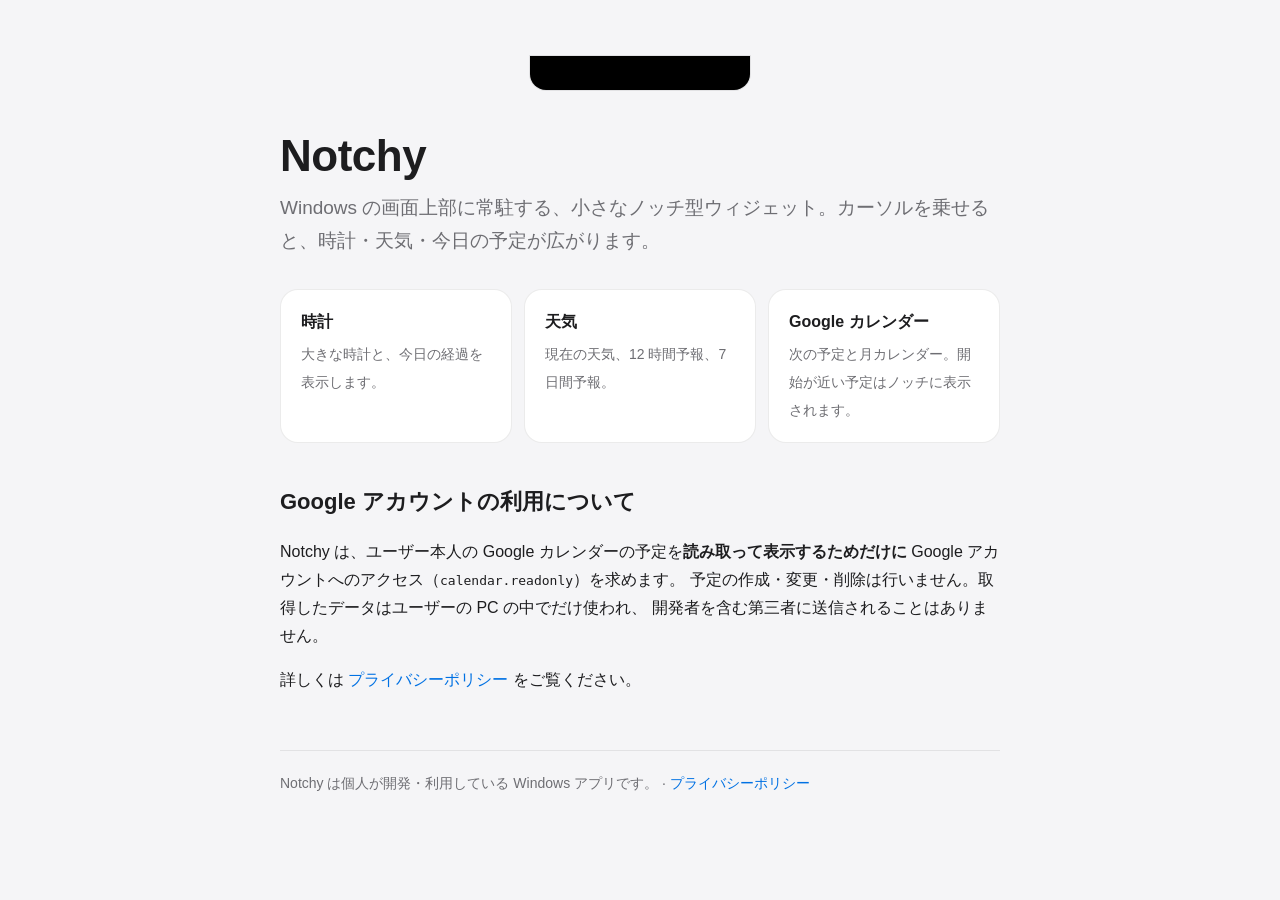
==== index.html @ 2e1518ff "Add Notchy homepage and privacy policy Co-Authored-By: Claude Opus 5.5 <noreply@anthropic.com>" ====
<!doctype html>
<html lang="ja">
<head>
  <meta charset="utf-8" />
  <meta name="viewport" content="width=device-width, initial-scale=1" />
  <title>Notchy</title>
  <meta name="description" content="Windows の画面上部に常駐する、時計・天気・Google カレンダーのノッチ型ウィジェット" />
  <link rel="stylesheet" href="style.css" />
</head>
<body>
  <main>
    <div class="notch" aria-hidden="true"></div>
    <h1>Notchy</h1>
    <p class="lead">Windows の画面上部に常駐する、小さなノッチ型ウィジェット。カーソルを乗せると、時計・天気・今日の予定が広がります。</p>

    <div class="grid">
      <div class="card"><b>時計</b><span>大きな時計と、今日の経過を表示します。</span></div>
      <div class="card"><b>天気</b><span>現在の天気、12 時間予報、7 日間予報。</span></div>
      <div class="card"><b>Google カレンダー</b><span>次の予定と月カレンダー。開始が近い予定はノッチに表示されます。</span></div>
    </div>

    <h2>Google アカウントの利用について</h2>
    <p>
      Notchy は、ユーザー本人の Google カレンダーの予定を<strong>読み取って表示するためだけに</strong>
      Google アカウントへのアクセス（<code>calendar.readonly</code>）を求めます。
      予定の作成・変更・削除は行いません。取得したデータはユーザーの PC の中でだけ使われ、
      開発者を含む第三者に送信されることはありません。
    </p>
    <p>詳しくは <a href="privacy.html">プライバシーポリシー</a> をご覧ください。</p>

    <footer>
      Notchy は個人が開発・利用している Windows アプリです。 · <a href="privacy.html">プライバシーポリシー</a>
    </footer>
  </main>
</body>
</html>
---- style.css ----
:root {
  --bg: #f5f5f7;
  --fg: #1d1d1f;
  --muted: #6e6e73;
  --card: #ffffff;
  --line: rgba(0, 0, 0, 0.08);
  --accent: #0071e3;
  font-family: -apple-system, "Segoe UI Variable Text", "Segoe UI", "Hiragino Sans", "Yu Gothic UI", "Meiryo", sans-serif;
  line-height: 1.75;
}
@media (prefers-color-scheme: dark) {
  :root {
    --bg: #000;
    --fg: #f5f5f7;
    --muted: #98989f;
    --card: #1c1c1e;
    --line: rgba(255, 255, 255, 0.1);
    --accent: #2997ff;
  }
}
* { box-sizing: border-box; }
body { margin: 0; background: var(--bg); color: var(--fg); }
main { max-width: 760px; margin: 0 auto; padding: 56px 20px 80px; }
a { color: var(--accent); text-decoration: none; }
a:hover { text-decoration: underline; }
h1 { font-size: 44px; letter-spacing: -0.5px; margin: 0 0 8px; line-height: 1.2; }
h2 { font-size: 22px; margin: 40px 0 8px; }
.lead { font-size: 19px; color: var(--muted); margin: 0 0 32px; }
.notch {
  width: 220px;
  height: 34px;
  margin: 0 auto 40px;
  background: #000;
  border-radius: 0 0 16px 16px;
  box-shadow: 0 0 0 1px var(--line);
}
.grid { display: grid; grid-template-columns: repeat(auto-fit, minmax(200px, 1fr)); gap: 12px; }
.card { background: var(--card); border-radius: 18px; padding: 18px 20px; border: 1px solid var(--line); }
.card b { display: block; margin-bottom: 4px; }
.card span { color: var(--muted); font-size: 14px; }
ul { padding-left: 1.3em; }
.muted { color: var(--muted); }
footer { margin-top: 56px; padding-top: 20px; border-top: 1px solid var(--line); color: var(--muted); font-size: 14px; }
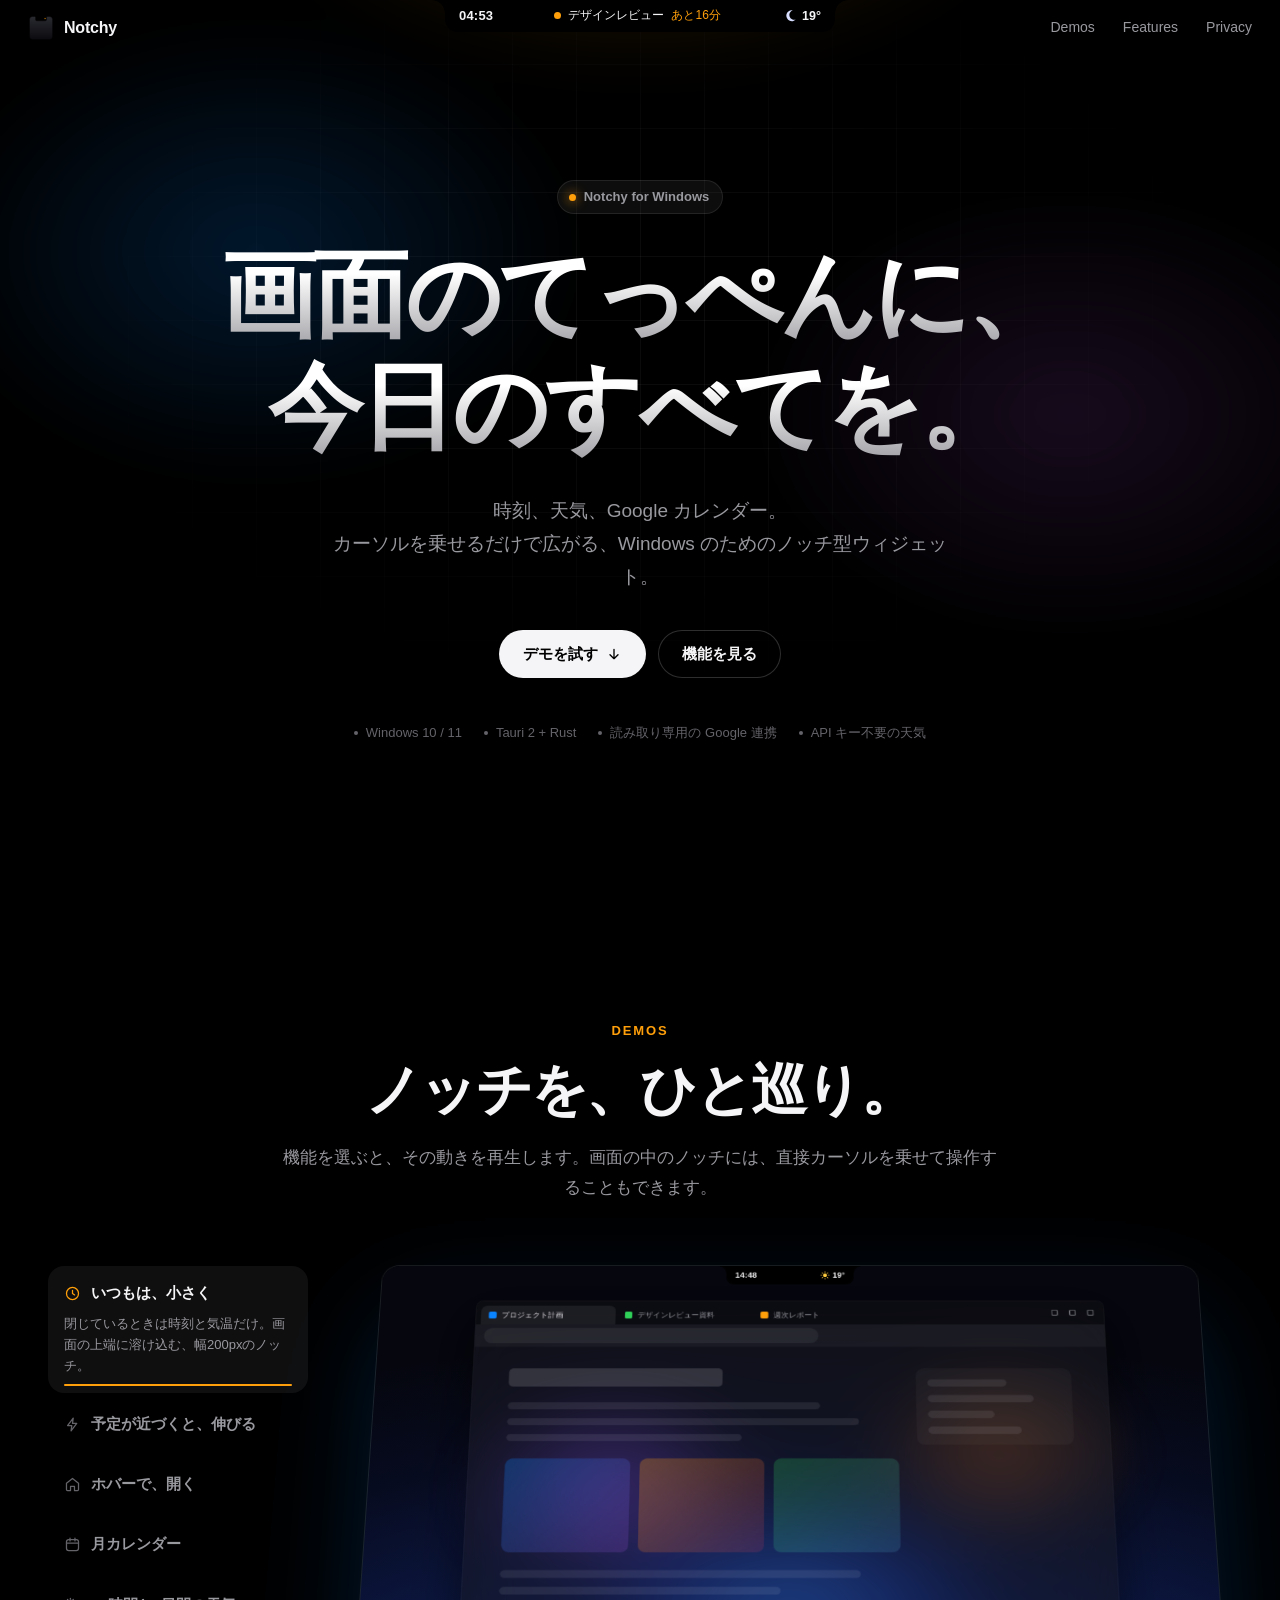
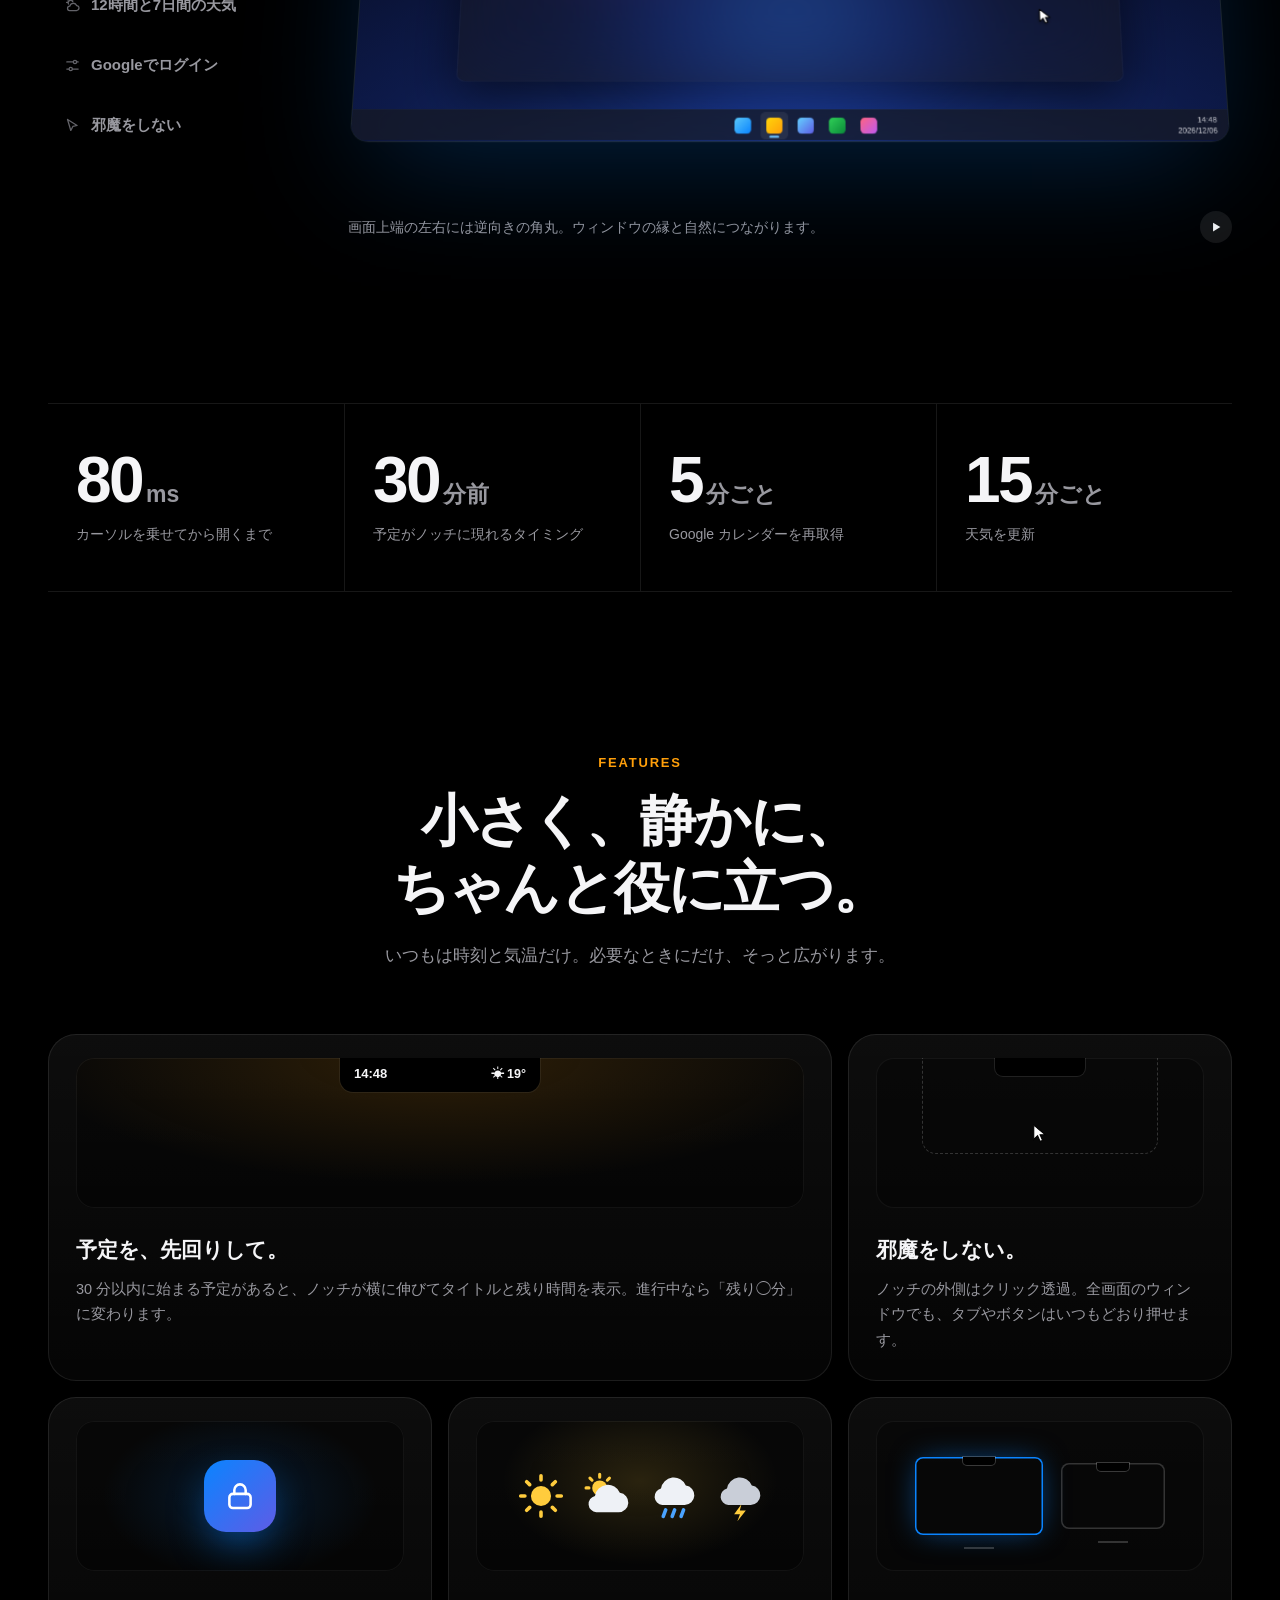
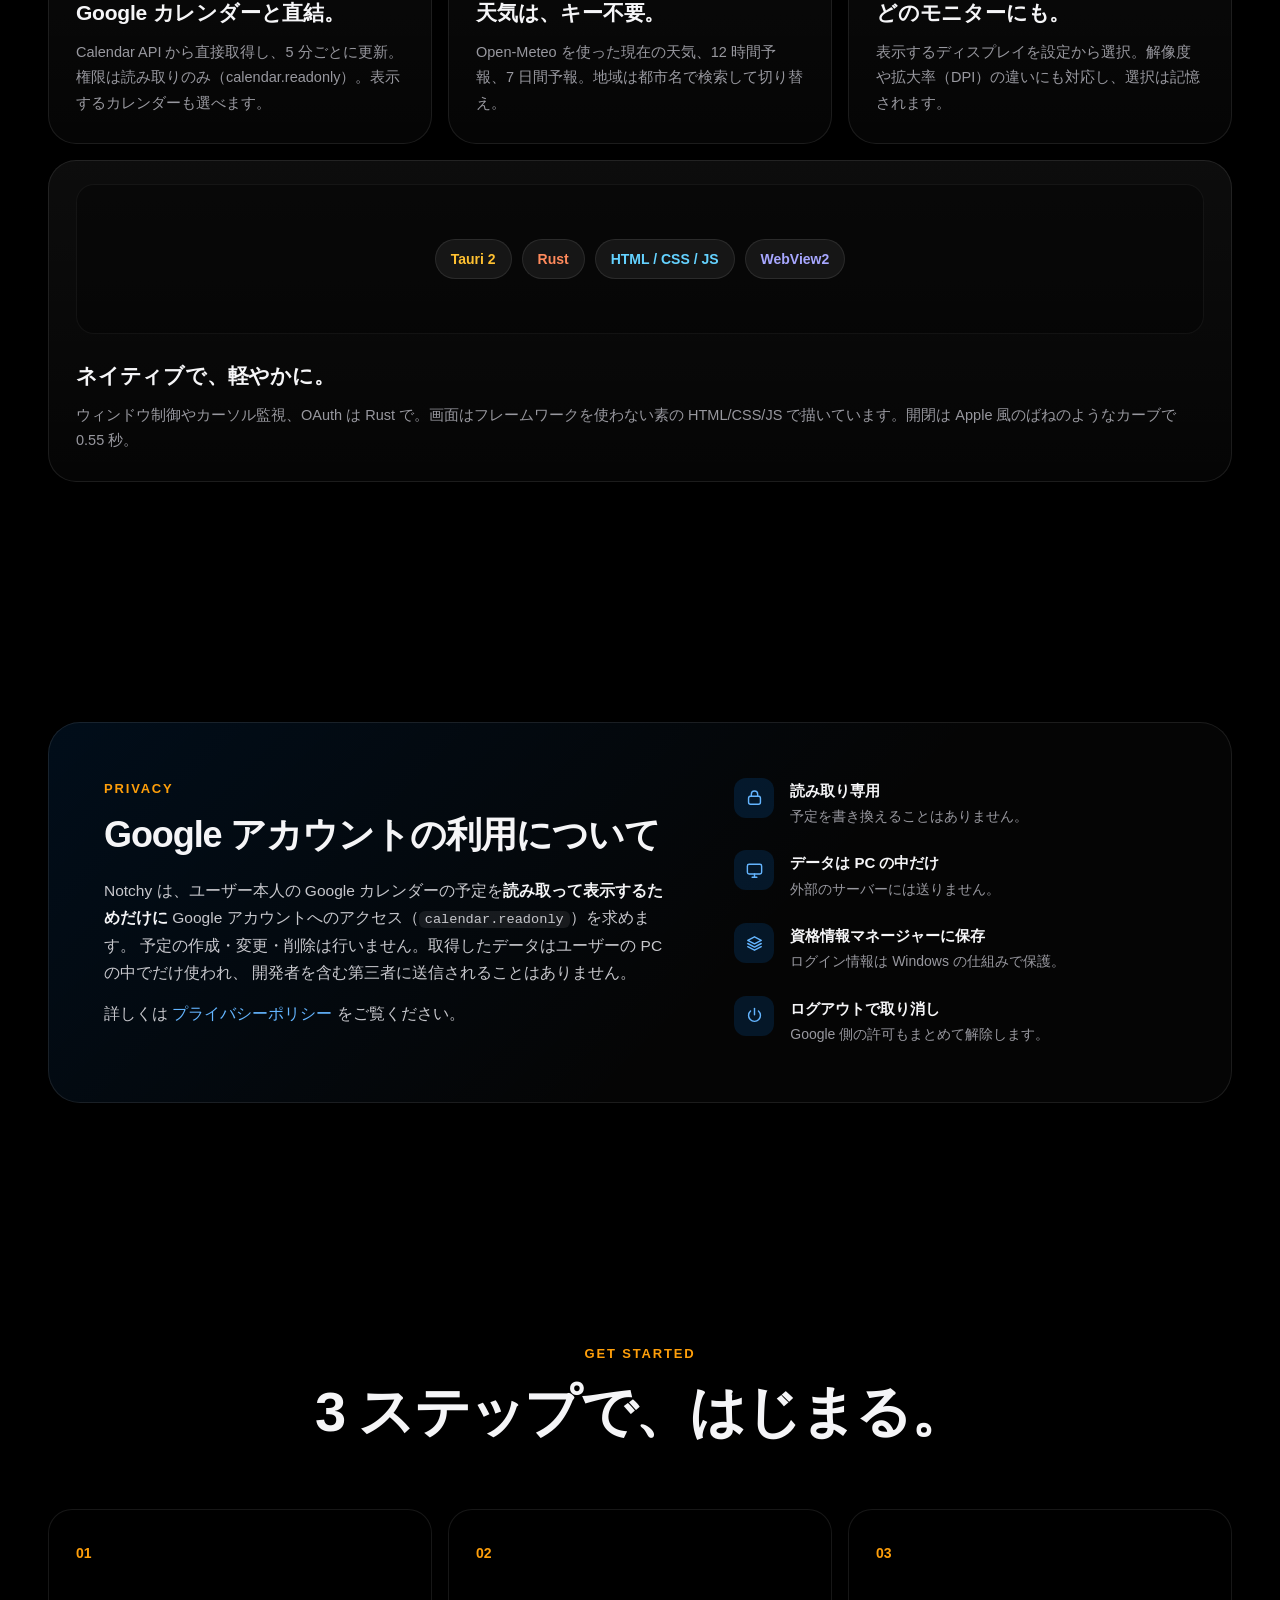
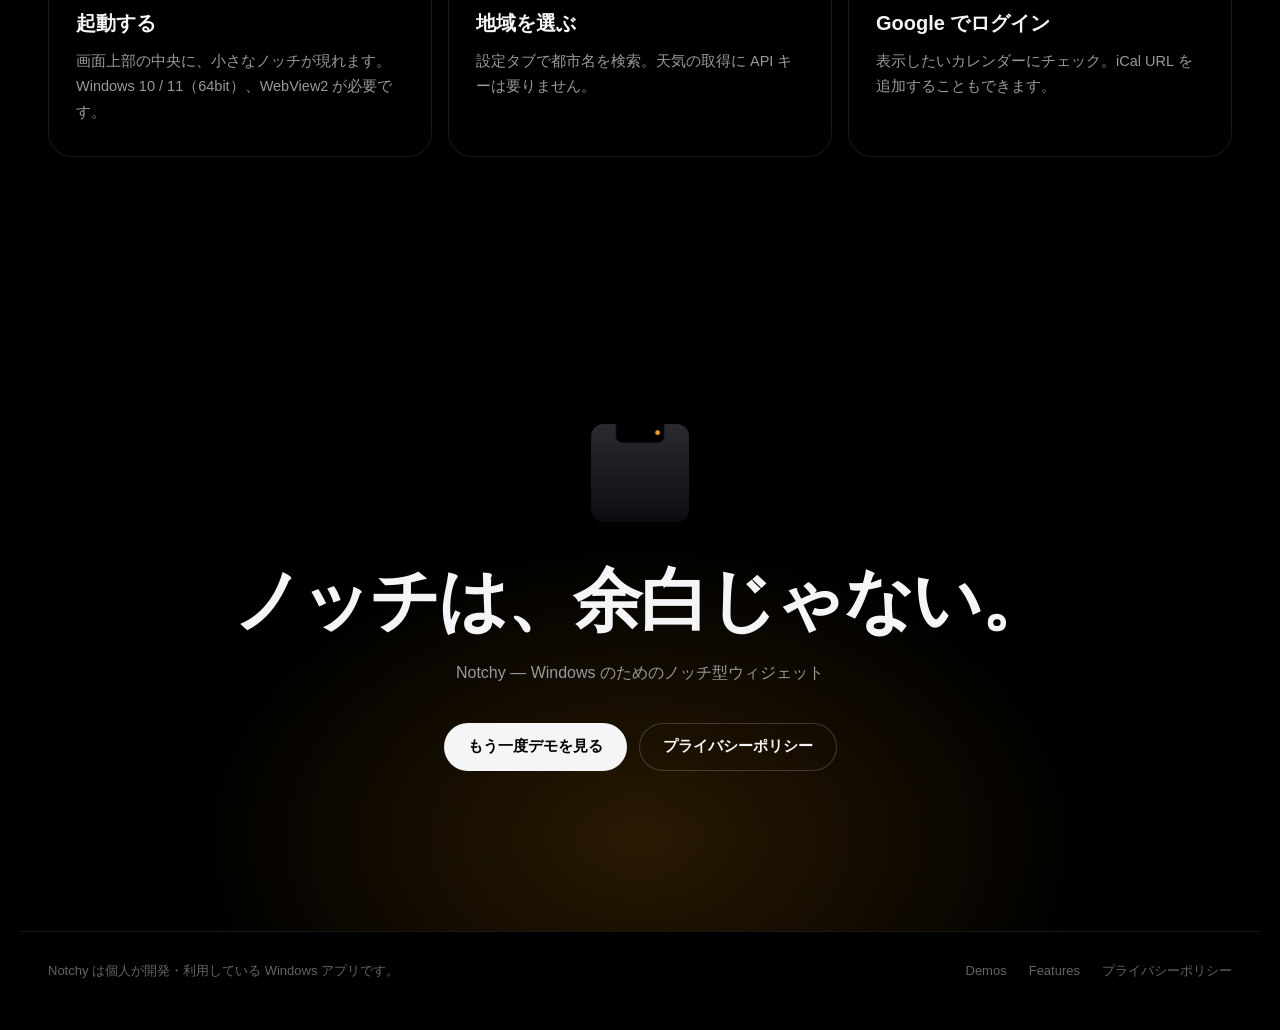
==== commit 22c389b7: "Redesign the homepage with a live notch and interactive demos Rebuild the landing page around a work" ====
--- a/index.html
+++ b/index.html
@@ -3,34 +3,258 @@
 <head>
   <meta charset="utf-8" />
   <meta name="viewport" content="width=device-width, initial-scale=1" />
-  <title>Notchy</title>
-  <meta name="description" content="Windows の画面上部に常駐する、時計・天気・Google カレンダーのノッチ型ウィジェット" />
-  <link rel="stylesheet" href="style.css" />
+  <title>Notchy — Windows のためのノッチ型ウィジェット</title>
+  <meta name="description" content="Windows の画面上部に常駐する、時計・天気・Google カレンダーのノッチ型ウィジェット。カーソルを乗せるだけで、今日のすべてが広がります。" />
+  <meta name="theme-color" content="#000000" />
+  <meta property="og:title" content="Notchy — Windows のためのノッチ型ウィジェット" />
+  <meta property="og:description" content="時計・天気・Google カレンダー。カーソルを乗せるだけで広がる、画面のてっぺんの小さな相棒。" />
+  <meta property="og:image" content="https://ncueno.github.io/notchy/assets/icon.png" />
+  <link rel="icon" href="assets/favicon.png" />
+  <link rel="stylesheet" href="assets/notch.css" />
+  <link rel="stylesheet" href="assets/site.css" />
+  <script type="module" src="assets/app.js"></script>
 </head>
 <body>
-  <main>
-    <div class="notch" aria-hidden="true"></div>
-    <h1>Notchy</h1>
-    <p class="lead">Windows の画面上部に常駐する、小さなノッチ型ウィジェット。カーソルを乗せると、時計・天気・今日の予定が広がります。</p>
-
-    <div class="grid">
-      <div class="card"><b>時計</b><span>大きな時計と、今日の経過を表示します。</span></div>
-      <div class="card"><b>天気</b><span>現在の天気、12 時間予報、7 日間予報。</span></div>
-      <div class="card"><b>Google カレンダー</b><span>次の予定と月カレンダー。開始が近い予定はノッチに表示されます。</span></div>
-    </div>
-
-    <h2>Google アカウントの利用について</h2>
-    <p>
-      Notchy は、ユーザー本人の Google カレンダーの予定を<strong>読み取って表示するためだけに</strong>
-      Google アカウントへのアクセス（<code>calendar.readonly</code>）を求めます。
-      予定の作成・変更・削除は行いません。取得したデータはユーザーの PC の中でだけ使われ、
-      開発者を含む第三者に送信されることはありません。
-    </p>
-    <p>詳しくは <a href="privacy.html">プライバシーポリシー</a> をご覧ください。</p>
-
-    <footer>
-      Notchy は個人が開発・利用している Windows アプリです。 · <a href="privacy.html">プライバシーポリシー</a>
-    </footer>
+  <!-- A live Notchy that hangs from the top of the browser window. -->
+  <div class="top-notch" id="topNotch" aria-hidden="true"></div>
+
+  <header class="nav" id="nav">
+    <a class="brand" href="#top" aria-label="Notchy">
+      <img src="assets/icon.png" alt="" width="26" height="26" />
+      <span>Notchy</span>
+    </a>
+    <nav class="nav-links">
+      <a href="#demos">Demos</a>
+      <a href="#features">Features</a>
+      <a href="#privacy">Privacy</a>
+    </nav>
+  </header>
+
+  <main id="top">
+    <!-- ================= Hero ================= -->
+    <section class="hero">
+      <div class="hero-glow" aria-hidden="true"></div>
+      <div class="hero-grid" aria-hidden="true"></div>
+      <div class="hero-inner">
+        <p class="eyebrow reveal"><span class="dot"></span>Notchy for Windows</p>
+        <h1 class="hero-title">
+          <span class="line"><span>画面のてっぺんに、</span></span>
+          <span class="line"><span>今日のすべてを。</span></span>
+        </h1>
+        <p class="hero-lead reveal" style="--d: .35s">
+          時刻、天気、Google カレンダー。<br class="sp-hide" />
+          カーソルを乗せるだけで広がる、Windows のためのノッチ型ウィジェット。
+        </p>
+        <div class="hero-cta reveal" style="--d: .5s">
+          <a class="btn-primary" href="#demos">
+            デモを試す
+            <svg viewBox="0 0 24 24" width="16" height="16" fill="none" stroke="currentColor" stroke-width="2" stroke-linecap="round" stroke-linejoin="round"><path d="M12 5v14M6 13l6 6 6-6"/></svg>
+          </a>
+          <a class="btn-ghost" href="#features">機能を見る</a>
+        </div>
+        <ul class="badges reveal" style="--d: .65s">
+          <li>Windows 10 / 11</li>
+          <li>Tauri 2 + Rust</li>
+          <li>読み取り専用の Google 連携</li>
+          <li>API キー不要の天気</li>
+        </ul>
+      </div>
+      <p class="hover-hint" id="hoverHint" aria-hidden="true">
+        <svg viewBox="0 0 24 24" width="14" height="14" fill="none" stroke="currentColor" stroke-width="2" stroke-linecap="round" stroke-linejoin="round"><path d="M12 19V5M6 11l6-6 6 6"/></svg>
+        上のノッチにカーソルを乗せてみてください
+      </p>
+    </section>
+
+    <!-- ================= Demos ================= -->
+    <section class="section demos" id="demos">
+      <div class="section-head reveal">
+        <p class="kicker">Demos</p>
+        <h2>ノッチを、ひと巡り。</h2>
+        <p class="sub">機能を選ぶと、その動きを再生します。画面の中のノッチには、直接カーソルを乗せて操作することもできます。</p>
+      </div>
+
+      <div class="demo-layout">
+        <ol class="scene-list" id="sceneList" role="tablist" aria-label="デモ"></ol>
+
+        <div class="demo-main">
+          <div class="stage-wrap" id="stageWrap">
+            <div class="stage" id="stage">
+              <div class="screen" id="screen">
+                <div class="wallpaper" aria-hidden="true">
+                  <div class="bloom b1"></div><div class="bloom b2"></div><div class="bloom b3"></div>
+                </div>
+
+                <div class="win" id="win" aria-hidden="true">
+                  <div class="win-tabs">
+                    <span class="win-tab on" data-wtab="0"><i style="background:#0a84ff"></i>プロジェクト計画</span>
+                    <span class="win-tab" data-wtab="1"><i style="background:#30d158"></i>デザインレビュー資料</span>
+                    <span class="win-tab" data-wtab="2"><i style="background:#ff9f0a"></i>週次レポート</span>
+                    <span class="win-ctrl"><b></b><b></b><b></b></span>
+                  </div>
+                  <div class="win-url"><span></span></div>
+                  <div class="win-body">
+                    <div class="doc">
+                      <div class="sk h1"></div>
+                      <div class="sk w80"></div><div class="sk w90"></div><div class="sk w60"></div>
+                      <div class="doc-cards"><div></div><div></div><div></div></div>
+                      <div class="sk w90"></div><div class="sk w70"></div>
+                    </div>
+                    <aside class="doc-side"><div class="sk w60"></div><div class="sk w80"></div><div class="sk w50"></div><div class="sk w70"></div></aside>
+                  </div>
+                  <div class="ripple" id="ripple"></div>
+                </div>
+
+                <div class="taskbar" aria-hidden="true">
+                  <div class="tb-apps">
+                    <span class="tb-start"><i></i><i></i><i></i><i></i></span>
+                    <span class="tb-ico" style="--c1:#5ac8fa;--c2:#0a84ff"></span>
+                    <span class="tb-ico on" style="--c1:#ffd60a;--c2:#ff9f0a"></span>
+                    <span class="tb-ico" style="--c1:#64d2ff;--c2:#5e5ce6"></span>
+                    <span class="tb-ico" style="--c1:#30d158;--c2:#0b8a3a"></span>
+                    <span class="tb-ico" style="--c1:#ff6482;--c2:#bf5af2"></span>
+                  </div>
+                  <div class="tb-tray num"><span id="tbTime">14:48</span><span id="tbDate">2026/10/26</span></div>
+                </div>
+
+                <div class="notch-host" id="demoNotch"></div>
+
+                <svg class="fake-cursor" id="cursor" viewBox="0 0 24 24" width="26" height="26" aria-hidden="true">
+                  <path d="M4.5 2.5v17.2l4.6-4.4 3 6.8 3-1.3-3-6.7h6.4z" fill="#fff" stroke="#000" stroke-width="1.3" stroke-linejoin="round"/>
+                </svg>
+              </div>
+            </div>
+          </div>
+
+          <div class="demo-caption">
+            <p id="caption" aria-live="polite"></p>
+            <button class="play" id="playBtn" aria-label="一時停止">
+              <svg class="i-pause" viewBox="0 0 24 24" width="14" height="14"><path d="M7 5h3.5v14H7zM13.5 5H17v14h-3.5z" fill="currentColor"/></svg>
+              <svg class="i-play" viewBox="0 0 24 24" width="14" height="14"><path d="M7 4.5v15l12.5-7.5z" fill="currentColor"/></svg>
+            </button>
+          </div>
+        </div>
+      </div>
+    </section>
+
+    <!-- ================= Numbers ================= -->
+    <section class="section numbers">
+      <div class="num-grid">
+        <div class="stat reveal"><b><span data-count="80">0</span><small>ms</small></b><span>カーソルを乗せてから開くまで</span></div>
+        <div class="stat reveal" style="--d:.08s"><b><span data-count="30">0</span><small>分前</small></b><span>予定がノッチに現れるタイミング</span></div>
+        <div class="stat reveal" style="--d:.16s"><b><span data-count="5">0</span><small>分ごと</small></b><span>Google カレンダーを再取得</span></div>
+        <div class="stat reveal" style="--d:.24s"><b><span data-count="15">0</span><small>分ごと</small></b><span>天気を更新</span></div>
+      </div>
+    </section>
+
+    <!-- ================= Features ================= -->
+    <section class="section" id="features">
+      <div class="section-head reveal">
+        <p class="kicker">Features</p>
+        <h2>小さく、静かに、<br />ちゃんと役に立つ。</h2>
+        <p class="sub">いつもは時刻と気温だけ。必要なときにだけ、そっと広がります。</p>
+      </div>
+
+      <div class="bento">
+        <article class="f-card span-2 reveal">
+          <div class="f-visual v-live">
+            <div class="pill-demo"><span class="num">14:48</span><span class="pd-mid"><i></i>デザインレビュー<em class="num">あと12分</em></span><span class="num pd-wx">☀ 19°</span></div>
+          </div>
+          <h3>予定を、先回りして。</h3>
+          <p>30 分以内に始まる予定があると、ノッチが横に伸びてタイトルと残り時間を表示。進行中なら「残り◯分」に変わります。</p>
+        </article>
+
+        <article class="f-card reveal" style="--d:.08s">
+          <div class="f-visual v-through">
+            <div class="vt-notch"></div>
+            <div class="vt-zone"></div>
+            <svg class="vt-cursor" viewBox="0 0 24 24" width="20" height="20"><path d="M4.5 2.5v17.2l4.6-4.4 3 6.8 3-1.3-3-6.7h6.4z" fill="#fff" stroke="#000" stroke-width="1.3"/></svg>
+          </div>
+          <h3>邪魔をしない。</h3>
+          <p>ノッチの外側はクリック透過。全画面のウィンドウでも、タブやボタンはいつもどおり押せます。</p>
+        </article>
+
+        <article class="f-card reveal">
+          <div class="f-visual v-icon"><span class="big-ico" data-icon="lock"></span></div>
+          <h3>Google カレンダーと直結。</h3>
+          <p>Calendar API から直接取得し、5 分ごとに更新。権限は読み取りのみ（calendar.readonly）。表示するカレンダーも選べます。</p>
+        </article>
+
+        <article class="f-card reveal" style="--d:.08s">
+          <div class="f-visual v-wx"><span class="wx-row" id="wxRow"></span></div>
+          <h3>天気は、キー不要。</h3>
+          <p>Open-Meteo を使った現在の天気、12 時間予報、7 日間予報。地域は都市名で検索して切り替え。</p>
+        </article>
+
+        <article class="f-card reveal" style="--d:.16s">
+          <div class="f-visual v-mon">
+            <div class="mon on"><i></i></div><div class="mon"><i></i></div>
+          </div>
+          <h3>どのモニターにも。</h3>
+          <p>表示するディスプレイを設定から選択。解像度や拡大率（DPI）の違いにも対応し、選択は記憶されます。</p>
+        </article>
+
+        <article class="f-card span-3 reveal">
+          <div class="f-visual v-stack">
+            <span>Tauri 2</span><span>Rust</span><span>HTML / CSS / JS</span><span>WebView2</span>
+          </div>
+          <h3>ネイティブで、軽やかに。</h3>
+          <p>ウィンドウ制御やカーソル監視、OAuth は Rust で。画面はフレームワークを使わない素の HTML/CSS/JS で描いています。開閉は Apple 風のばねのようなカーブで 0.55 秒。</p>
+        </article>
+      </div>
+    </section>
+
+    <!-- ================= Privacy ================= -->
+    <section class="section privacy" id="privacy">
+      <div class="privacy-card reveal">
+        <div class="privacy-text">
+          <p class="kicker">Privacy</p>
+          <h2>Google アカウントの利用について</h2>
+          <p>
+            Notchy は、ユーザー本人の Google カレンダーの予定を<strong>読み取って表示するためだけに</strong>
+            Google アカウントへのアクセス（<code>calendar.readonly</code>）を求めます。
+            予定の作成・変更・削除は行いません。取得したデータはユーザーの PC の中でだけ使われ、
+            開発者を含む第三者に送信されることはありません。
+          </p>
+          <p>詳しくは <a href="privacy.html">プライバシーポリシー</a> をご覧ください。</p>
+        </div>
+        <ul class="privacy-list">
+          <li><span data-icon="lock"></span><div><b>読み取り専用</b>予定を書き換えることはありません。</div></li>
+          <li><span data-icon="monitor"></span><div><b>データは PC の中だけ</b>外部のサーバーには送りません。</div></li>
+          <li><span data-icon="layers"></span><div><b>資格情報マネージャーに保存</b>ログイン情報は Windows の仕組みで保護。</div></li>
+          <li><span data-icon="power"></span><div><b>ログアウトで取り消し</b>Google 側の許可もまとめて解除します。</div></li>
+        </ul>
+      </div>
+    </section>
+
+    <!-- ================= Get started ================= -->
+    <section class="section start" id="start">
+      <div class="section-head reveal">
+        <p class="kicker">Get started</p>
+        <h2>3 ステップで、はじまる。</h2>
+      </div>
+      <ol class="steps">
+        <li class="reveal"><span class="step-n num">01</span><h3>起動する</h3><p>画面上部の中央に、小さなノッチが現れます。Windows 10 / 11（64bit）、WebView2 が必要です。</p></li>
+        <li class="reveal" style="--d:.08s"><span class="step-n num">02</span><h3>地域を選ぶ</h3><p>設定タブで都市名を検索。天気の取得に API キーは要りません。</p></li>
+        <li class="reveal" style="--d:.16s"><span class="step-n num">03</span><h3>Google でログイン</h3><p>表示したいカレンダーにチェック。iCal URL を追加することもできます。</p></li>
+      </ol>
+    </section>
+
+    <!-- ================= Final ================= -->
+    <section class="final">
+      <div class="final-glow" aria-hidden="true"></div>
+      <img class="final-icon reveal" src="assets/icon.png" alt="Notchy のアイコン" width="112" height="112" />
+      <h2 class="reveal" style="--d:.08s">ノッチは、余白じゃない。</h2>
+      <p class="reveal" style="--d:.16s">Notchy — Windows のためのノッチ型ウィジェット</p>
+      <div class="hero-cta reveal" style="--d:.24s">
+        <a class="btn-primary" href="#demos">もう一度デモを見る</a>
+        <a class="btn-ghost" href="privacy.html">プライバシーポリシー</a>
+      </div>
+    </section>
   </main>
+
+  <footer class="footer">
+    <span>Notchy は個人が開発・利用している Windows アプリです。</span>
+    <nav><a href="#demos">Demos</a><a href="#features">Features</a><a href="privacy.html">プライバシーポリシー</a></nav>
+  </footer>
 </body>
 </html>
--- a/assets/notch.css
+++ b/assets/notch.css
@@ -0,0 +1,306 @@
+/* The Notchy widget, ported from the app's styles.css and scoped under .nz
+   so the landing page can render it live (vector-sharp at any resolution). */
+
+.nz {
+  --fg: #f5f5f7;
+  --muted: #98989f;
+  --dim: #636369;
+  --card: rgba(255, 255, 255, 0.055);
+  --card-hover: rgba(255, 255, 255, 0.09);
+  --line: rgba(255, 255, 255, 0.08);
+  --blue: #0a84ff;
+  --orange: #ff9f0a;
+  --red: #ff453a;
+  --ease: cubic-bezier(0.32, 0.72, 0, 1);
+  --ear: 13px;
+  --w: 200px;
+  --h: 32px;
+  --r: 13px;
+  position: absolute;
+  top: 0;
+  left: 50%;
+  width: var(--w);
+  height: var(--h);
+  transform: translateX(-50%);
+  background: #000;
+  border-radius: 0 0 var(--r) var(--r);
+  font-family: "Segoe UI Variable Text", "Segoe UI", -apple-system, "Hiragino Sans", "Yu Gothic UI", "Meiryo UI", sans-serif;
+  color: var(--fg);
+  font-size: 13px;
+  line-height: normal;
+  text-align: left;
+  -webkit-font-smoothing: antialiased;
+  user-select: none;
+  cursor: default;
+  transition:
+    width 0.55s var(--ease),
+    height 0.55s var(--ease),
+    border-radius 0.55s var(--ease),
+    box-shadow 0.45s var(--ease);
+}
+.nz *, .nz *::before, .nz *::after { box-sizing: border-box; }
+.nz button { font: inherit; color: inherit; background: none; border: 0; padding: 0; cursor: pointer; }
+.nz input { font: inherit; color: var(--fg); }
+.nz .num { font-variant-numeric: tabular-nums; }
+.nz svg { display: block; flex: none; }
+
+.nz.live { --w: 390px; }
+.nz.expanded {
+  --w: 720px;
+  --h: 304px;
+  --r: 30px;
+  box-shadow: 0 22px 48px rgba(0, 0, 0, 0.5), 0 0 0 0.5px rgba(255, 255, 255, 0.06);
+}
+
+.nz::before,
+.nz::after {
+  content: "";
+  position: absolute;
+  top: 0;
+  width: var(--ear);
+  height: var(--ear);
+  pointer-events: none;
+}
+.nz::before {
+  left: calc(-1 * var(--ear));
+  background: radial-gradient(circle at 0 100%, transparent calc(var(--ear) - 0.5px), #000 var(--ear));
+}
+.nz::after {
+  right: calc(-1 * var(--ear));
+  background: radial-gradient(circle at 100% 100%, transparent calc(var(--ear) - 0.5px), #000 var(--ear));
+}
+
+/* ---------- Compact ---------- */
+.nz .compact {
+  position: absolute;
+  inset: 0;
+  display: flex;
+  align-items: center;
+  gap: 10px;
+  padding: 0 14px 1px;
+  font-weight: 600;
+  white-space: nowrap;
+  transition: opacity 0.25s ease, filter 0.25s ease;
+}
+.nz.expanded .compact { opacity: 0; filter: blur(4px); pointer-events: none; }
+.nz .c-time { font-size: 13px; letter-spacing: 0.2px; }
+.nz .c-live {
+  flex: 1;
+  min-width: 0;
+  display: flex;
+  align-items: center;
+  justify-content: center;
+  gap: 7px;
+  font-size: 12px;
+  font-weight: 500;
+  opacity: 0;
+  transition: opacity 0.3s ease 0.15s;
+}
+.nz.live .c-live { opacity: 1; }
+.nz .c-live .dot { width: 7px; height: 7px; border-radius: 50%; flex: none; }
+.nz .c-live .title { overflow: hidden; text-overflow: ellipsis; }
+.nz .c-live .rel { color: var(--orange); flex: none; }
+.nz .c-weather { margin-left: auto; display: flex; align-items: center; gap: 4px; font-size: 12.5px; }
+
+/* ---------- Panel ---------- */
+.nz .panel {
+  position: absolute;
+  inset: 0;
+  padding: 12px 22px 20px;
+  display: flex;
+  flex-direction: column;
+  opacity: 0;
+  transform: scale(0.97) translateY(-6px);
+  filter: blur(6px);
+  pointer-events: none;
+  transition: opacity 0.2s ease, transform 0.35s var(--ease), filter 0.2s ease;
+}
+.nz.expanded .panel {
+  opacity: 1;
+  transform: none;
+  filter: none;
+  pointer-events: auto;
+  transition: opacity 0.35s ease 0.12s, transform 0.5s var(--ease) 0.08s, filter 0.35s ease 0.12s;
+}
+.nz .bar { display: flex; align-items: center; height: 34px; margin-bottom: 10px; flex: none; }
+.nz .tabs { display: flex; gap: 4px; }
+.nz .tab {
+  width: 32px;
+  height: 30px;
+  display: grid;
+  place-items: center;
+  border-radius: 9px;
+  color: var(--muted);
+  transition: background 0.2s, color 0.2s;
+}
+.nz .tab:hover { color: var(--fg); background: var(--card); }
+.nz .tab.active { color: var(--fg); background: rgba(255, 255, 255, 0.13); }
+.nz .bar-date { margin-left: auto; color: var(--muted); font-size: 12px; font-weight: 500; }
+
+.nz .view { display: none; flex: 1; min-height: 0; animation: nzViewIn 0.35s var(--ease); }
+.nz .view.active { display: grid; }
+@keyframes nzViewIn { from { opacity: 0; transform: translateY(4px); } to { opacity: 1; transform: none; } }
+
+.nz .card {
+  background: var(--card);
+  border-radius: 18px;
+  padding: 13px 15px;
+  min-width: 0;
+  min-height: 0;
+  display: flex;
+  flex-direction: column;
+}
+.nz .label {
+  display: flex;
+  align-items: center;
+  gap: 5px;
+  color: var(--muted);
+  font-size: 10.5px;
+  font-weight: 700;
+  letter-spacing: 0.8px;
+  text-transform: uppercase;
+  margin-bottom: 8px;
+  flex: none;
+}
+.nz .label .grow { flex: 1; }
+.nz .muted { color: var(--muted); }
+.nz .icon-btn {
+  width: 24px;
+  height: 24px;
+  display: grid;
+  place-items: center;
+  border-radius: 7px;
+  color: var(--muted);
+  font-size: 10px;
+}
+.nz .icon-btn:hover { background: var(--card-hover); color: var(--fg); }
+.nz .scroll { overflow-y: auto; min-height: 0; scrollbar-width: none; }
+.nz .card.scroll > * { flex: none; }
+
+/* Home */
+.nz .home { grid-template-columns: 1.05fr 0.95fr 1.25fr; gap: 10px; }
+.nz .clock-time { font-size: 50px; font-weight: 600; letter-spacing: -1.5px; line-height: 1; margin-top: 2px; }
+.nz .clock-time .sec { font-size: 20px; color: var(--dim); letter-spacing: 0; margin-left: 3px; }
+.nz .clock-date { color: var(--muted); margin-top: 8px; font-weight: 500; }
+.nz .progress-row { margin-top: auto; display: flex; justify-content: space-between; font-size: 11px; color: var(--muted); margin-bottom: 6px; }
+.nz .progress-row b { color: var(--fg); font-weight: 600; }
+.nz .bar-track { height: 5px; border-radius: 3px; background: rgba(255, 255, 255, 0.1); overflow: hidden; }
+.nz .bar-fill { height: 100%; border-radius: 3px; background: linear-gradient(90deg, #0a84ff, #5ac8fa); transition: width 0.6s var(--ease); }
+.nz .wx-now { display: flex; align-items: center; gap: 10px; }
+.nz .wx-temp { font-size: 40px; font-weight: 600; letter-spacing: -1px; line-height: 1; }
+.nz .wx-cond { margin-top: 8px; font-weight: 500; }
+.nz .wx-hl { color: var(--muted); font-size: 12px; margin-top: 3px; }
+.nz .wx-mini { margin-top: auto; display: flex; justify-content: space-between; font-size: 11px; color: var(--muted); text-align: center; }
+.nz .wx-mini div { display: flex; flex-direction: column; align-items: center; gap: 2px; }
+.nz .wx-mini b { color: var(--fg); font-weight: 600; }
+
+.nz .events { display: flex; flex-direction: column; gap: 4px; }
+.nz .event { display: flex; gap: 10px; padding: 6px 8px; margin: 0 -8px; border-radius: 10px; }
+.nz .event:hover { background: var(--card); }
+.nz .event .stripe { width: 3.5px; border-radius: 2px; flex: none; }
+.nz .event .body { min-width: 0; flex: 1; }
+.nz .event .title { font-weight: 600; white-space: nowrap; overflow: hidden; text-overflow: ellipsis; }
+.nz .event .meta { color: var(--muted); font-size: 11.5px; margin-top: 1px; white-space: nowrap; overflow: hidden; text-overflow: ellipsis; }
+.nz .event .meta .soon { color: var(--orange); font-weight: 600; }
+.nz .event .meta .now { color: #30d158; font-weight: 600; }
+.nz .event.past { opacity: 0.45; }
+.nz .empty { color: var(--dim); font-size: 12px; margin: auto; text-align: center; line-height: 1.6; }
+
+/* Calendar */
+.nz .cal { grid-template-columns: 252px 1fr; gap: 10px; }
+.nz .month-head { display: flex; align-items: center; gap: 2px; margin-bottom: 6px; }
+.nz .month-head .title { font-weight: 700; font-size: 14px; flex: 1; }
+.nz .month-head .title span { color: var(--orange); }
+.nz .grid7 { display: grid; grid-template-columns: repeat(7, 1fr); row-gap: 1px; text-align: center; }
+.nz .grid7 .wd { font-size: 10px; font-weight: 700; color: var(--dim); padding-bottom: 3px; }
+.nz .grid7 .wd.sun { color: #a8504a; }
+.nz .grid7 .wd.sat { color: #4a76a8; }
+.nz .day { position: relative; height: 24px; display: grid; place-items: center; font-size: 12px; font-weight: 500; border-radius: 8px; }
+.nz .day:hover { background: var(--card-hover); }
+.nz .day.other { color: var(--dim); opacity: 0.6; }
+.nz .day .n { width: 22px; height: 22px; display: grid; place-items: center; border-radius: 50%; transition: box-shadow 0.2s; }
+.nz .day.today .n { background: var(--orange); color: #000; font-weight: 700; }
+.nz .day.selected .n { box-shadow: 0 0 0 1.5px var(--fg); }
+.nz .day .dots { position: absolute; bottom: 0; display: flex; gap: 2px; }
+.nz .day .dots i { width: 3px; height: 3px; border-radius: 50%; }
+.nz .agenda-head { display: flex; align-items: baseline; gap: 8px; margin-bottom: 6px; }
+.nz .agenda-head .title { font-weight: 700; font-size: 14px; }
+
+/* Weather */
+.nz .wx { grid-template-columns: 1fr 236px; gap: 10px; }
+.nz .wx-big { display: flex; align-items: center; gap: 14px; }
+.nz .wx-big .wx-temp { font-size: 46px; }
+.nz .wx-stats { display: flex; gap: 14px; margin-left: auto; color: var(--muted); font-size: 12px; }
+.nz .wx-stats span { display: flex; align-items: center; gap: 4px; }
+.nz .wx-stats b { color: var(--fg); font-weight: 600; }
+.nz .hourly { margin-top: auto; display: grid; grid-template-columns: repeat(12, 1fr); text-align: center; font-size: 11px; gap: 2px; }
+.nz .hourly div { display: flex; flex-direction: column; align-items: center; gap: 3px; }
+.nz .hourly .h { color: var(--muted); }
+.nz .hourly .t { font-weight: 600; }
+.nz .hourly .p { color: #64b5ff; font-size: 10px; min-height: 13px; }
+.nz .daily { display: flex; flex-direction: column; justify-content: space-between; flex: 1; }
+.nz .daily .row { display: grid; grid-template-columns: 30px 22px 30px 1fr 30px; align-items: center; gap: 6px; font-size: 12px; }
+.nz .daily .d { font-weight: 600; }
+.nz .daily .lo { color: var(--muted); text-align: right; }
+.nz .daily .hi { text-align: right; font-weight: 600; }
+.nz .range { height: 4px; border-radius: 2px; background: rgba(255, 255, 255, 0.1); position: relative; }
+.nz .range i { position: absolute; top: 0; bottom: 0; border-radius: 2px; background: linear-gradient(90deg, #5ac8fa, #ffcc3d, #ff9f0a); }
+
+/* Settings */
+.nz .settings { grid-template-columns: 1fr 1.35fr; gap: 10px; }
+.nz .field { display: flex; gap: 6px; }
+.nz .input {
+  flex: 1;
+  min-width: 0;
+  height: 30px;
+  padding: 0 10px;
+  border-radius: 9px;
+  border: 1px solid var(--line);
+  background: rgba(255, 255, 255, 0.06);
+  outline: none;
+  font-size: 12px;
+  display: flex;
+  align-items: center;
+  color: var(--dim);
+}
+.nz .btn { height: 30px; padding: 0 12px; border-radius: 9px; background: rgba(255, 255, 255, 0.12); font-size: 12px; font-weight: 600; white-space: nowrap; display: inline-flex; align-items: center; gap: 5px; }
+.nz .btn:hover { background: rgba(255, 255, 255, 0.18); }
+.nz .btn.danger { color: var(--red); }
+.nz .current-city { font-size: 15px; font-weight: 600; margin-bottom: 8px; }
+.nz .current-city small { color: var(--muted); font-weight: 400; font-size: 11.5px; margin-left: 4px; }
+.nz .chips { display: flex; flex-wrap: wrap; gap: 6px; }
+.nz .chip {
+  display: flex;
+  flex-direction: column;
+  align-items: flex-start;
+  gap: 1px;
+  padding: 7px 11px;
+  border-radius: 11px;
+  background: rgba(255, 255, 255, 0.06);
+  font-size: 12px;
+  text-align: left;
+  transition: background 0.2s, box-shadow 0.2s;
+}
+.nz .chip:hover { background: var(--card-hover); }
+.nz .chip.on { background: rgba(10, 132, 255, 0.22); box-shadow: inset 0 0 0 1.5px var(--blue); }
+.nz .chip small { color: var(--muted); font-size: 11px; }
+.nz .chip .tag { color: var(--orange); font-size: 10.5px; font-weight: 700; }
+.nz .cal-list { display: flex; flex-direction: column; gap: 2px; margin-bottom: 8px; }
+.nz .cal-row { display: flex; align-items: center; gap: 8px; padding: 4px 6px; border-radius: 8px; font-size: 12px; cursor: pointer; }
+.nz .cal-row:hover { background: var(--card); }
+.nz .cal-row .swatch { width: 10px; height: 10px; border-radius: 50%; flex: none; }
+.nz .check {
+  width: 14px;
+  height: 14px;
+  border-radius: 4px;
+  flex: none;
+  display: grid;
+  place-items: center;
+  box-shadow: inset 0 0 0 1.5px var(--dim);
+  transition: background 0.15s, box-shadow 0.15s;
+}
+.nz .check.on { box-shadow: none; }
+.nz .check.on::after { content: ""; width: 7px; height: 4px; border: 1.8px solid #fff; border-top: 0; border-right: 0; transform: translateY(-1px) rotate(-45deg); }
+.nz .hint { color: var(--dim); font-size: 11px; line-height: 1.55; margin-top: 6px; }
+.nz .hint b { color: var(--muted); font-weight: 600; }
+.nz .settings-foot { margin-top: auto; display: flex; justify-content: space-between; align-items: center; padding-top: 8px; color: var(--dim); font-size: 11px; }
--- a/assets/site.css
+++ b/assets/site.css
@@ -0,0 +1,638 @@
+:root {
+  --bg: #000;
+  --bg-2: #0a0a0c;
+  --fg: #f5f5f7;
+  --muted: #98989f;
+  --dim: #636369;
+  --line: rgba(255, 255, 255, 0.09);
+  --card: rgba(255, 255, 255, 0.04);
+  --blue: #0a84ff;
+  --orange: #ff9f0a;
+  --green: #30d158;
+  --ease: cubic-bezier(0.32, 0.72, 0, 1);
+  --out: cubic-bezier(0.16, 1, 0.3, 1);
+  --font: "Segoe UI Variable Display", "Segoe UI Variable Text", "Segoe UI", -apple-system, BlinkMacSystemFont, "Hiragino Sans", "Yu Gothic UI", "Meiryo", sans-serif;
+  color-scheme: dark;
+}
+
+* { box-sizing: border-box; }
+html { scroll-behavior: smooth; scroll-padding-top: 72px; }
+body {
+  margin: 0;
+  background: var(--bg);
+  color: var(--fg);
+  font-family: var(--font);
+  font-size: 16px;
+  line-height: 1.75;
+  -webkit-font-smoothing: antialiased;
+  overflow-x: hidden;
+}
+a { color: inherit; text-decoration: none; }
+img { display: block; }
+.num { font-variant-numeric: tabular-nums; }
+code {
+  font-family: "Cascadia Code", ui-monospace, Consolas, monospace;
+  font-size: 0.88em;
+  padding: 0.1em 0.45em;
+  border-radius: 6px;
+  background: rgba(255, 255, 255, 0.08);
+}
+
+/* ---------- Top notch & nav ---------- */
+.top-notch {
+  position: fixed;
+  inset: 0 0 auto;
+  height: 0;
+  z-index: 60;
+  pointer-events: none;
+}
+.top-notch .nz { pointer-events: auto; }
+
+.nav {
+  position: fixed;
+  inset: 0 0 auto;
+  z-index: 50;
+  height: 56px;
+  display: flex;
+  align-items: center;
+  justify-content: space-between;
+  padding: 0 28px;
+  transition: background 0.4s ease, border-color 0.4s ease, backdrop-filter 0.4s;
+  border-bottom: 1px solid transparent;
+}
+.nav.scrolled {
+  background: rgba(0, 0, 0, 0.6);
+  backdrop-filter: saturate(180%) blur(20px);
+  -webkit-backdrop-filter: saturate(180%) blur(20px);
+  border-color: var(--line);
+}
+.brand { display: flex; align-items: center; gap: 10px; font-weight: 700; letter-spacing: -0.2px; }
+.brand img { border-radius: 7px; }
+.nav-links { display: flex; gap: 28px; font-size: 14px; color: var(--muted); }
+.nav-links a { transition: color 0.2s; }
+.nav-links a:hover { color: var(--fg); }
+
+/* ---------- Buttons ---------- */
+.btn-primary,
+.btn-ghost {
+  display: inline-flex;
+  align-items: center;
+  gap: 8px;
+  height: 48px;
+  padding: 0 24px;
+  border-radius: 999px;
+  font-size: 15px;
+  font-weight: 600;
+  transition: transform 0.3s var(--out), background 0.2s, box-shadow 0.3s;
+}
+.btn-primary {
+  background: var(--fg);
+  color: #000;
+  box-shadow: 0 0 0 0 rgba(255, 159, 10, 0);
+}
+.btn-primary:hover { transform: translateY(-2px); box-shadow: 0 10px 40px -8px rgba(255, 159, 10, 0.55); }
+.btn-ghost { color: var(--fg); box-shadow: inset 0 0 0 1px rgba(255, 255, 255, 0.18); }
+.btn-ghost:hover { background: rgba(255, 255, 255, 0.07); transform: translateY(-2px); }
+
+/* ---------- Hero ---------- */
+.hero {
+  position: relative;
+  min-height: 100svh;
+  display: grid;
+  place-items: center;
+  padding: 120px 24px 96px;
+  overflow: hidden;
+  isolation: isolate;
+}
+.hero-glow {
+  position: absolute;
+  inset: -20% -10% auto;
+  height: 120%;
+  z-index: -1;
+  background:
+    radial-gradient(40% 35% at 50% 0%, rgba(255, 159, 10, 0.22), transparent 70%),
+    radial-gradient(30% 30% at 25% 40%, rgba(10, 132, 255, 0.18), transparent 70%),
+    radial-gradient(30% 30% at 78% 55%, rgba(191, 90, 242, 0.12), transparent 70%);
+  filter: blur(20px);
+  animation: drift 18s ease-in-out infinite alternate;
+}
+@keyframes drift {
+  from { transform: translate3d(0, 0, 0) scale(1); }
+  to { transform: translate3d(0, 3%, 0) scale(1.08); }
+}
+.hero-grid {
+  position: absolute;
+  inset: 0;
+  z-index: -1;
+  background-image:
+    linear-gradient(rgba(255, 255, 255, 0.045) 1px, transparent 1px),
+    linear-gradient(90deg, rgba(255, 255, 255, 0.045) 1px, transparent 1px);
+  background-size: 64px 64px;
+  mask-image: radial-gradient(60% 55% at 50% 35%, #000 20%, transparent 75%);
+  -webkit-mask-image: radial-gradient(60% 55% at 50% 35%, #000 20%, transparent 75%);
+}
+.hero-inner { max-width: 980px; text-align: center; }
+.eyebrow {
+  display: inline-flex;
+  align-items: center;
+  gap: 8px;
+  margin: 0 0 28px;
+  padding: 6px 14px 6px 12px;
+  border-radius: 999px;
+  font-size: 13px;
+  font-weight: 600;
+  color: var(--muted);
+  background: rgba(255, 255, 255, 0.05);
+  box-shadow: inset 0 0 0 1px var(--line);
+}
+.eyebrow .dot { width: 7px; height: 7px; border-radius: 50%; background: var(--orange); box-shadow: 0 0 12px var(--orange); animation: pulse 2.4s ease-in-out infinite; }
+@keyframes pulse { 50% { opacity: 0.35; } }
+
+.hero-title {
+  margin: 0;
+  font-size: clamp(40px, 7.4vw, 96px);
+  line-height: 1.12;
+  letter-spacing: -0.035em;
+  font-weight: 700;
+}
+.hero-title .line { display: block; overflow: hidden; padding-bottom: 0.06em; }
+.hero-title .line > span {
+  display: inline-block;
+  transform: translateY(105%);
+  animation: rise 1.1s var(--out) forwards;
+  background: linear-gradient(180deg, #fff 30%, #a1a1a6);
+  -webkit-background-clip: text;
+  background-clip: text;
+  color: transparent;
+}
+.hero-title .line:nth-child(2) > span { animation-delay: 0.12s; }
+@keyframes rise { to { transform: none; } }
+
+.hero-lead {
+  margin: 28px auto 0;
+  max-width: 640px;
+  font-size: clamp(16px, 1.6vw, 19px);
+  color: var(--muted);
+}
+.hero-cta { margin-top: 36px; display: flex; gap: 12px; justify-content: center; flex-wrap: wrap; }
+.badges {
+  list-style: none;
+  padding: 0;
+  margin: 44px 0 0;
+  display: flex;
+  flex-wrap: wrap;
+  justify-content: center;
+  gap: 8px 22px;
+  font-size: 13px;
+  color: var(--dim);
+}
+.badges li { display: flex; align-items: center; gap: 8px; }
+.badges li::before { content: ""; width: 4px; height: 4px; border-radius: 50%; background: var(--dim); }
+
+.hover-hint {
+  position: fixed;
+  top: 46px;
+  left: 50%;
+  z-index: 55;
+  margin: 0;
+  display: flex;
+  align-items: center;
+  gap: 6px;
+  padding: 6px 12px;
+  border-radius: 999px;
+  font-size: 12px;
+  font-weight: 600;
+  color: var(--fg);
+  background: rgba(30, 30, 32, 0.75);
+  backdrop-filter: blur(12px);
+  -webkit-backdrop-filter: blur(12px);
+  box-shadow: inset 0 0 0 1px var(--line);
+  transform: translateX(-50%);
+  opacity: 0;
+  pointer-events: none;
+  animation: hintIn 0.8s var(--out) 1.6s forwards, bob 2.2s ease-in-out 2.4s infinite;
+  transition: opacity 0.4s;
+}
+.hover-hint.gone { animation: none; opacity: 0; transform: translateX(-50%) translateY(-6px); transition: opacity 0.35s, transform 0.35s; }
+@keyframes hintIn { from { opacity: 0; margin-top: 8px; } to { opacity: 1; margin-top: 0; } }
+@keyframes bob { 50% { margin-top: 4px; } }
+
+/* ---------- Sections ---------- */
+.section { position: relative; max-width: 1240px; margin: 0 auto; padding: 120px 28px; }
+.section-head { text-align: center; max-width: 720px; margin: 0 auto 64px; }
+.kicker {
+  margin: 0 0 14px;
+  font-size: 13px;
+  font-weight: 700;
+  letter-spacing: 0.14em;
+  text-transform: uppercase;
+  color: var(--orange);
+}
+.section-head h2,
+.privacy h2 {
+  margin: 0;
+  font-size: clamp(32px, 4.6vw, 56px);
+  line-height: 1.18;
+  letter-spacing: -0.03em;
+  font-weight: 700;
+}
+.section-head .sub { margin: 20px auto 0; color: var(--muted); font-size: 17px; }
+
+/* Reveal on scroll */
+.reveal {
+  opacity: 0;
+  transform: translateY(28px);
+  filter: blur(6px);
+  transition: opacity 1s var(--out) var(--d, 0s), transform 1s var(--out) var(--d, 0s), filter 1s var(--out) var(--d, 0s);
+}
+.reveal.in { opacity: 1; transform: none; filter: none; }
+.hero .reveal { animation: none; }
+
+/* ---------- Demos ---------- */
+.demo-layout {
+  display: grid;
+  grid-template-columns: 260px 1fr;
+  gap: 40px;
+  align-items: start;
+}
+.scene-list { list-style: none; margin: 0; padding: 0; display: flex; flex-direction: column; gap: 4px; position: sticky; top: 96px; }
+.scene {
+  position: relative;
+  width: 100%;
+  text-align: left;
+  padding: 14px 16px 16px;
+  border: 0;
+  border-radius: 16px;
+  background: transparent;
+  color: var(--muted);
+  font: inherit;
+  cursor: pointer;
+  transition: background 0.3s, color 0.3s;
+  overflow: hidden;
+}
+.scene:hover { color: var(--fg); background: rgba(255, 255, 255, 0.03); }
+.scene.active { color: var(--fg); background: rgba(255, 255, 255, 0.06); }
+.scene-t { display: flex; align-items: center; gap: 10px; font-size: 15px; font-weight: 600; }
+.scene-t svg { color: var(--dim); transition: color 0.3s; }
+.scene.active .scene-t svg { color: var(--orange); }
+.scene-d {
+  display: grid;
+  grid-template-rows: 0fr;
+  font-size: 13px;
+  line-height: 1.65;
+  color: var(--muted);
+  transition: grid-template-rows 0.5s var(--ease), margin 0.5s var(--ease);
+}
+.scene-d > span { overflow: hidden; }
+.scene.active .scene-d { grid-template-rows: 1fr; margin-top: 6px; }
+.scene-bar { position: absolute; left: 16px; right: 16px; bottom: 7px; height: 2px; border-radius: 2px; background: rgba(255, 255, 255, 0.08); opacity: 0; transition: opacity 0.3s; }
+.scene.active .scene-bar { opacity: 1; }
+.scene-bar i { display: block; height: 100%; width: 0; border-radius: 2px; background: var(--orange); }
+.scene.active .scene-bar i { animation: fill var(--dur, 6s) linear forwards; }
+.demos.paused .scene.active .scene-bar i { animation-play-state: paused; }
+@keyframes fill { to { width: 100%; } }
+
+.demo-main { min-width: 0; }
+.stage-wrap { perspective: 2000px; }
+.stage {
+  --s: 1;
+  position: relative;
+  width: 100%;
+  aspect-ratio: 1280 / 760;
+  border-radius: 18px;
+  overflow: hidden;
+  box-shadow:
+    0 0 0 1px rgba(255, 255, 255, 0.1),
+    0 40px 120px -20px rgba(10, 132, 255, 0.25),
+    0 30px 80px -10px rgba(0, 0, 0, 0.8);
+  transform: rotateX(var(--tilt, 0deg)) scale(var(--zoom, 1));
+  transform-origin: 50% 0;
+  will-change: transform;
+}
+.screen {
+  position: absolute;
+  top: 0;
+  left: 0;
+  width: 1280px;
+  height: 760px;
+  transform: scale(var(--s));
+  transform-origin: 0 0;
+  overflow: hidden;
+  font-family: "Segoe UI Variable Text", "Segoe UI", -apple-system, "Hiragino Sans", "Yu Gothic UI", sans-serif;
+}
+
+/* Wallpaper: a Windows 11-like bloom, drawn in CSS. */
+.wallpaper { position: absolute; inset: 0; background: radial-gradient(120% 90% at 50% 105%, #1d3f9e 0%, #0d1a4a 40%, #070b1f 75%, #05060e 100%); overflow: hidden; }
+.bloom { position: absolute; border-radius: 50%; filter: blur(40px); }
+.b1 { width: 900px; height: 520px; left: 190px; top: 300px; background: radial-gradient(closest-side, rgba(70, 140, 255, 1), rgba(40, 90, 255, 0.4) 45%, transparent 72%); animation: float1 16s ease-in-out infinite alternate; }
+.b2 { width: 620px; height: 420px; left: 60px; top: 160px; background: radial-gradient(closest-side, rgba(150, 100, 255, 0.85), transparent 70%); animation: float2 20s ease-in-out infinite alternate; }
+.b3 { width: 560px; height: 380px; right: 40px; top: 120px; background: radial-gradient(closest-side, rgba(255, 150, 70, 0.6), transparent 70%); animation: float1 22s ease-in-out infinite alternate-reverse; }
+@keyframes float1 { to { transform: translate(40px, -30px) scale(1.08); } }
+@keyframes float2 { to { transform: translate(-30px, 40px) scale(1.1); } }
+
+/* Browser-like window under the notch. */
+.win {
+  position: absolute;
+  left: 150px;
+  top: 60px;
+  width: 980px;
+  height: 610px;
+  border-radius: 12px;
+  background: rgba(24, 24, 30, 0.6);
+  backdrop-filter: blur(30px) saturate(140%);
+  -webkit-backdrop-filter: blur(30px) saturate(140%);
+  box-shadow: 0 0 0 1px rgba(255, 255, 255, 0.08), 0 30px 80px rgba(0, 0, 0, 0.55);
+  overflow: hidden;
+}
+.win-tabs { height: 40px; display: flex; align-items: flex-end; gap: 2px; padding: 0 8px; background: rgba(0, 0, 0, 0.28); }
+.win-tab {
+  display: flex;
+  align-items: center;
+  gap: 8px;
+  height: 32px;
+  width: 210px;
+  padding: 0 12px;
+  border-radius: 9px 9px 0 0;
+  font-size: 12px;
+  color: #9a9aa2;
+  transition: background 0.25s, color 0.25s;
+}
+.win-tab i { width: 12px; height: 12px; border-radius: 3px; flex: none; }
+.win-tab.on { background: rgba(255, 255, 255, 0.07); color: #e9e9ee; }
+.win-ctrl { margin-left: auto; align-self: center; display: flex; gap: 18px; padding-right: 8px; }
+.win-ctrl b { width: 10px; height: 10px; border-radius: 2px; box-shadow: inset 0 0 0 1.3px #77777f; }
+.win-url { height: 38px; padding: 6px 14px; background: rgba(255, 255, 255, 0.04); }
+.win-url span { display: block; height: 26px; width: 520px; border-radius: 13px; background: rgba(255, 255, 255, 0.06); }
+.win-body { display: grid; grid-template-columns: 1fr 240px; gap: 28px; padding: 36px 56px; }
+.doc, .doc-side { display: flex; flex-direction: column; gap: 14px; }
+.sk { height: 12px; border-radius: 6px; background: rgba(255, 255, 255, 0.08); }
+.sk.h1 { height: 30px; width: 55%; margin-bottom: 12px; background: rgba(255, 255, 255, 0.14); }
+.w50 { width: 50%; } .w60 { width: 60%; } .w70 { width: 70%; } .w80 { width: 80%; } .w90 { width: 90%; }
+.doc-cards { display: grid; grid-template-columns: repeat(3, 1fr); gap: 14px; margin: 14px 0; }
+.doc-cards div { height: 150px; border-radius: 12px; background: linear-gradient(135deg, rgba(10, 132, 255, 0.28), rgba(191, 90, 242, 0.16)); }
+.doc-cards div:nth-child(2) { background: linear-gradient(135deg, rgba(255, 159, 10, 0.28), rgba(255, 55, 95, 0.14)); }
+.doc-cards div:nth-child(3) { background: linear-gradient(135deg, rgba(48, 209, 88, 0.24), rgba(100, 210, 255, 0.14)); }
+.doc-side { padding: 18px; border-radius: 12px; background: rgba(255, 255, 255, 0.03); align-self: start; }
+.ripple { position: absolute; width: 44px; height: 44px; margin: -22px 0 0 -22px; border-radius: 50%; background: rgba(255, 255, 255, 0.35); transform: scale(0); opacity: 0; pointer-events: none; }
+.ripple.go { animation: ripple 0.6s var(--out); }
+@keyframes ripple { from { transform: scale(0.2); opacity: 0.9; } to { transform: scale(1.4); opacity: 0; } }
+
+.taskbar {
+  position: absolute;
+  inset: auto 0 0;
+  height: 48px;
+  display: flex;
+  align-items: center;
+  justify-content: center;
+  background: rgba(22, 24, 34, 0.72);
+  backdrop-filter: blur(30px);
+  -webkit-backdrop-filter: blur(30px);
+  border-top: 1px solid rgba(255, 255, 255, 0.07);
+}
+.tb-apps { display: flex; gap: 6px; }
+.tb-apps > span { position: relative; width: 40px; height: 40px; border-radius: 6px; display: grid; place-items: center; }
+.tb-start { grid-template-columns: 9px 9px; grid-auto-rows: 9px; gap: 1.5px; place-content: center; }
+.tb-start i { background: linear-gradient(135deg, #6ec3ff, #1f7bff); border-radius: 1px; }
+.tb-ico::before { content: ""; width: 24px; height: 24px; border-radius: 6px; background: linear-gradient(135deg, var(--c1), var(--c2)); }
+.tb-ico.on { background: rgba(255, 255, 255, 0.07); }
+.tb-ico.on::after { content: ""; position: absolute; bottom: 2px; left: 50%; width: 14px; height: 3px; margin-left: -7px; border-radius: 2px; background: #6ec3ff; }
+.tb-tray { position: absolute; right: 16px; display: flex; flex-direction: column; align-items: flex-end; font-size: 11.5px; line-height: 1.35; color: #e9e9ee; }
+
+.notch-host { position: absolute; inset: 0 0 auto; height: 0; z-index: 5; }
+
+.fake-cursor {
+  position: absolute;
+  top: 0;
+  left: 0;
+  z-index: 10;
+  pointer-events: none;
+  filter: drop-shadow(0 2px 3px rgba(0, 0, 0, 0.45));
+  transform: translate(var(--cx, 1000px), var(--cy, 560px)) scale(var(--press, 1));
+  transform-origin: 4px 2px;
+  transition: transform var(--cdur, 0.9s) var(--ease), opacity 0.4s;
+}
+.fake-cursor.hide { opacity: 0; }
+
+.demo-caption { display: flex; align-items: center; gap: 16px; margin-top: 20px; min-height: 28px; }
+.demo-caption p { margin: 0; flex: 1; font-size: 14px; color: var(--muted); transition: opacity 0.3s; }
+.play {
+  width: 32px;
+  height: 32px;
+  flex: none;
+  display: grid;
+  place-items: center;
+  border: 0;
+  border-radius: 50%;
+  color: var(--fg);
+  background: rgba(255, 255, 255, 0.08);
+  cursor: pointer;
+  transition: background 0.2s;
+}
+.play:hover { background: rgba(255, 255, 255, 0.14); }
+.play .i-play, .demos.paused .play .i-pause { display: none; }
+.demos.paused .play .i-play { display: block; }
+
+/* ---------- Numbers ---------- */
+.numbers { padding-top: 40px; padding-bottom: 40px; }
+.num-grid {
+  display: grid;
+  grid-template-columns: repeat(4, 1fr);
+  border-top: 1px solid var(--line);
+  border-bottom: 1px solid var(--line);
+}
+.stat { padding: 44px 28px; display: flex; flex-direction: column; gap: 10px; }
+.stat + .stat { border-left: 1px solid var(--line); }
+.stat b { font-size: clamp(40px, 5vw, 64px); font-weight: 700; letter-spacing: -0.04em; line-height: 1; font-variant-numeric: tabular-nums; }
+.stat b small { font-size: 0.36em; letter-spacing: 0; margin-left: 4px; color: var(--muted); font-weight: 600; }
+.stat > span { color: var(--muted); font-size: 14px; }
+
+/* ---------- Features (bento) ---------- */
+.bento { display: grid; grid-template-columns: repeat(3, 1fr); gap: 16px; }
+.f-card {
+  position: relative;
+  padding: 28px;
+  border-radius: 28px;
+  background: linear-gradient(180deg, rgba(255, 255, 255, 0.05), rgba(255, 255, 255, 0.02));
+  box-shadow: inset 0 0 0 1px var(--line);
+  overflow: hidden;
+  transition: box-shadow 0.4s;
+}
+.f-card::before {
+  content: "";
+  position: absolute;
+  inset: 0;
+  background: radial-gradient(400px circle at var(--mx, 50%) var(--my, 0%), rgba(255, 255, 255, 0.07), transparent 45%);
+  opacity: 0;
+  transition: opacity 0.4s;
+  pointer-events: none;
+}
+.f-card:hover::before { opacity: 1; }
+.f-card.span-2 { grid-column: span 2; }
+.f-card.span-3 { grid-column: 1 / -1; }
+.f-card h3 { margin: 0 0 8px; font-size: 21px; letter-spacing: -0.01em; }
+.f-card p { margin: 0; color: var(--muted); font-size: 14.5px; line-height: 1.75; }
+.f-visual { height: 150px; margin: -4px 0 24px; border-radius: 18px; background: rgba(0, 0, 0, 0.35); box-shadow: inset 0 0 0 1px rgba(255, 255, 255, 0.05); display: grid; place-items: center; position: relative; overflow: hidden; }
+
+.pill-demo {
+  position: absolute;
+  top: 0;
+  left: 50%;
+  height: 34px;
+  width: 200px;
+  margin-left: -100px;
+  padding: 0 14px 1px;
+  display: flex;
+  align-items: center;
+  gap: 10px;
+  border-radius: 0 0 13px 13px;
+  background: #000;
+  font-size: 13px;
+  font-weight: 600;
+  white-space: nowrap;
+  overflow: hidden;
+  box-shadow: 0 0 0 1px rgba(255, 255, 255, 0.06);
+  animation: pillGrow 5s var(--ease) infinite;
+}
+.pd-mid { flex: 1; display: flex; align-items: center; justify-content: center; gap: 7px; font-size: 12px; font-weight: 500; opacity: 0; animation: pillText 5s ease infinite; min-width: 0; }
+.pd-mid i { width: 7px; height: 7px; border-radius: 50%; background: var(--orange); flex: none; }
+.pd-mid em { font-style: normal; color: var(--orange); }
+.pd-wx { margin-left: auto; font-size: 12.5px; }
+@keyframes pillGrow { 0%, 18% { width: 200px; margin-left: -100px; } 30%, 85% { width: 390px; margin-left: -195px; } 97%, 100% { width: 200px; margin-left: -100px; } }
+@keyframes pillText { 0%, 26% { opacity: 0; } 36%, 80% { opacity: 1; } 88%, 100% { opacity: 0; } }
+.v-live { background: radial-gradient(80% 120% at 50% 0%, rgba(255, 159, 10, 0.16), transparent 70%), rgba(0, 0, 0, 0.35); }
+
+.v-through .vt-notch { position: absolute; top: 0; left: 50%; width: 90px; height: 18px; margin-left: -45px; border-radius: 0 0 8px 8px; background: #000; box-shadow: 0 0 0 1px rgba(255, 255, 255, 0.1); }
+.v-through .vt-zone { position: absolute; top: 0; left: 14%; right: 14%; height: 96px; border: 1px dashed rgba(255, 255, 255, 0.18); border-top: 0; border-radius: 0 0 14px 14px; }
+.v-through .vt-cursor { position: absolute; animation: vtMove 4s var(--ease) infinite; }
+@keyframes vtMove {
+  0% { transform: translate(-70px, 50px); }
+  40% { transform: translate(40px, 30px); }
+  55% { transform: translate(40px, 30px) scale(0.85); }
+  65% { transform: translate(40px, 30px); }
+  100% { transform: translate(-70px, 50px); }
+}
+
+.big-ico { width: 72px; height: 72px; border-radius: 22px; display: grid; place-items: center; color: #fff; background: linear-gradient(135deg, #0a84ff, #5e5ce6); box-shadow: 0 16px 40px -10px rgba(10, 132, 255, 0.6); }
+.v-icon { background: radial-gradient(60% 80% at 50% 50%, rgba(10, 132, 255, 0.16), transparent 70%), rgba(0, 0, 0, 0.35); }
+.v-wx { background: radial-gradient(60% 80% at 50% 40%, rgba(255, 204, 61, 0.14), transparent 70%), rgba(0, 0, 0, 0.35); }
+.wx-row { display: flex; gap: 14px; }
+.wx-row svg { animation: wxFloat 3.6s ease-in-out infinite; }
+.wx-row svg:nth-child(2) { animation-delay: -0.9s; }
+.wx-row svg:nth-child(3) { animation-delay: -1.8s; }
+.wx-row svg:nth-child(4) { animation-delay: -2.7s; }
+@keyframes wxFloat { 50% { transform: translateY(-6px); } }
+
+.v-mon { display: flex; gap: 18px; align-items: center; justify-content: center; }
+.mon { position: relative; width: 104px; height: 66px; border-radius: 8px; box-shadow: inset 0 0 0 1.5px rgba(255, 255, 255, 0.18); }
+.mon:first-child { width: 128px; height: 78px; }
+.mon::after { content: ""; position: absolute; bottom: -14px; left: 50%; width: 30px; height: 2px; margin-left: -15px; background: rgba(255, 255, 255, 0.18); }
+.mon i { position: absolute; top: 0; left: 50%; width: 32px; height: 8px; margin-left: -16px; border-radius: 0 0 4px 4px; background: #000; box-shadow: 0 0 0 1px rgba(255, 255, 255, 0.2); animation: monSwap 6s var(--ease) infinite; }
+.mon:last-child i { animation-delay: -3s; }
+@keyframes monSwap { 0%, 45% { opacity: 1; } 50%, 95% { opacity: 0; } 100% { opacity: 1; } }
+.mon.on { box-shadow: inset 0 0 0 1.5px var(--blue), 0 0 30px -6px rgba(10, 132, 255, 0.6); }
+
+.v-stack { display: flex; flex-wrap: wrap; gap: 10px; justify-content: center; align-content: center; padding: 0 24px; }
+.v-stack span { padding: 8px 16px; border-radius: 999px; font-size: 14px; font-weight: 600; background: rgba(255, 255, 255, 0.06); box-shadow: inset 0 0 0 1px var(--line); }
+.v-stack span:nth-child(1) { color: #ffc131; }
+.v-stack span:nth-child(2) { color: #ff8a5c; }
+.v-stack span:nth-child(3) { color: #64d2ff; }
+.v-stack span:nth-child(4) { color: #a7a7ff; }
+
+/* ---------- Privacy ---------- */
+.privacy-card {
+  display: grid;
+  grid-template-columns: 1.3fr 1fr;
+  gap: 56px;
+  padding: 56px;
+  border-radius: 32px;
+  background: linear-gradient(135deg, rgba(10, 132, 255, 0.1), rgba(255, 255, 255, 0.02) 60%);
+  box-shadow: inset 0 0 0 1px var(--line);
+}
+.privacy h2 { font-size: clamp(26px, 3vw, 36px); margin-bottom: 20px; }
+.privacy-text p:not(.kicker) { color: #c7c7cc; font-size: 15.5px; margin: 0 0 14px; }
+.privacy-text strong { color: var(--fg); }
+.privacy-text a { color: #64b5ff; }
+.privacy-text a:hover { text-decoration: underline; }
+.privacy-list { list-style: none; margin: 0; padding: 0; display: flex; flex-direction: column; gap: 22px; align-self: center; }
+.privacy-list li { display: flex; gap: 16px; align-items: flex-start; font-size: 14px; color: var(--muted); }
+.privacy-list li > span { width: 40px; height: 40px; flex: none; border-radius: 12px; display: grid; place-items: center; color: #64b5ff; background: rgba(10, 132, 255, 0.14); }
+.privacy-list b { display: block; color: var(--fg); font-size: 15px; }
+
+/* ---------- Steps ---------- */
+.steps { list-style: none; margin: 0; padding: 0; display: grid; grid-template-columns: repeat(3, 1fr); gap: 16px; }
+.steps li { padding: 32px 28px; border-radius: 24px; box-shadow: inset 0 0 0 1px var(--line); }
+.step-n { display: block; font-size: 14px; font-weight: 700; color: var(--orange); margin-bottom: 40px; }
+.steps h3 { margin: 0 0 8px; font-size: 20px; }
+.steps p { margin: 0; color: var(--muted); font-size: 14.5px; }
+
+/* ---------- Final ---------- */
+.final { position: relative; text-align: center; padding: 140px 24px 160px; overflow: hidden; isolation: isolate; }
+.final-glow { position: absolute; left: 50%; top: 40%; width: 900px; height: 600px; margin-left: -450px; z-index: -1; background: radial-gradient(closest-side, rgba(255, 159, 10, 0.16), transparent); filter: blur(10px); }
+.final-icon { margin: 0 auto 32px; border-radius: 26px; filter: drop-shadow(0 20px 40px rgba(0, 0, 0, 0.6)); }
+.final h2 { margin: 0; font-size: clamp(36px, 5.4vw, 72px); letter-spacing: -0.035em; line-height: 1.15; }
+.final p { margin: 18px 0 0; color: var(--muted); }
+
+.footer {
+  max-width: 1240px;
+  margin: 0 auto;
+  padding: 28px 28px 48px;
+  display: flex;
+  justify-content: space-between;
+  gap: 16px;
+  flex-wrap: wrap;
+  border-top: 1px solid var(--line);
+  color: var(--dim);
+  font-size: 13px;
+}
+.footer nav { display: flex; gap: 22px; }
+.footer a:hover { color: var(--fg); }
+
+.pc-hide { display: none; }
+
+/* ---------- Responsive ---------- */
+@media (max-width: 859px) { .hover-hint { display: none; } }
+@media (max-width: 980px) {
+  .demo-layout { grid-template-columns: 1fr; gap: 20px; }
+  .scene-list {
+    position: static;
+    flex-direction: row;
+    overflow-x: auto;
+    scrollbar-width: none;
+    margin: 0 -28px;
+    padding: 0 28px;
+    gap: 6px;
+  }
+  .scene-list::-webkit-scrollbar { display: none; }
+  .scene { flex: none; width: auto; padding: 10px 16px 14px; border-radius: 999px; box-shadow: inset 0 0 0 1px var(--line); }
+  .scene-d { display: none; }
+  .scene-t svg { display: none; }
+  .scene-t { font-size: 13.5px; white-space: nowrap; }
+  .scene-bar { left: 14px; right: 14px; bottom: 5px; }
+  .bento { grid-template-columns: 1fr 1fr; }
+  .privacy-card { grid-template-columns: 1fr; gap: 36px; padding: 40px; }
+  .num-grid { grid-template-columns: 1fr 1fr; }
+  .stat:nth-child(3) { border-left: 0; }
+  .stat:nth-child(n + 3) { border-top: 1px solid var(--line); }
+}
+@media (max-width: 760px) {
+  .nav { padding: 0 16px; }
+  .nav-links { display: none; }
+  .top-notch { display: none; }
+  .section { padding: 88px 16px; }
+  .scene-list { margin: 0 -16px; padding: 0 16px; }
+  .stage { border-radius: 10px; }
+  .bento, .steps { grid-template-columns: 1fr; }
+  .f-card.span-2, .f-card.span-3 { grid-column: auto; }
+  .f-card { padding: 22px; border-radius: 22px; }
+  .privacy-card { padding: 28px 22px; border-radius: 24px; }
+  .stat { padding: 28px 16px; }
+  .sp-hide { display: none; }
+  .pc-hide { display: inline; }
+    .footer { padding: 24px 16px 40px; }
+}
+
+@media (prefers-reduced-motion: reduce) {
+  *, *::before, *::after { animation-duration: 0.01ms !important; animation-iteration-count: 1 !important; transition-duration: 0.01ms !important; }
+  .hero-title .line > span { transform: none; }
+  .reveal { opacity: 1; transform: none; filter: none; }
+}
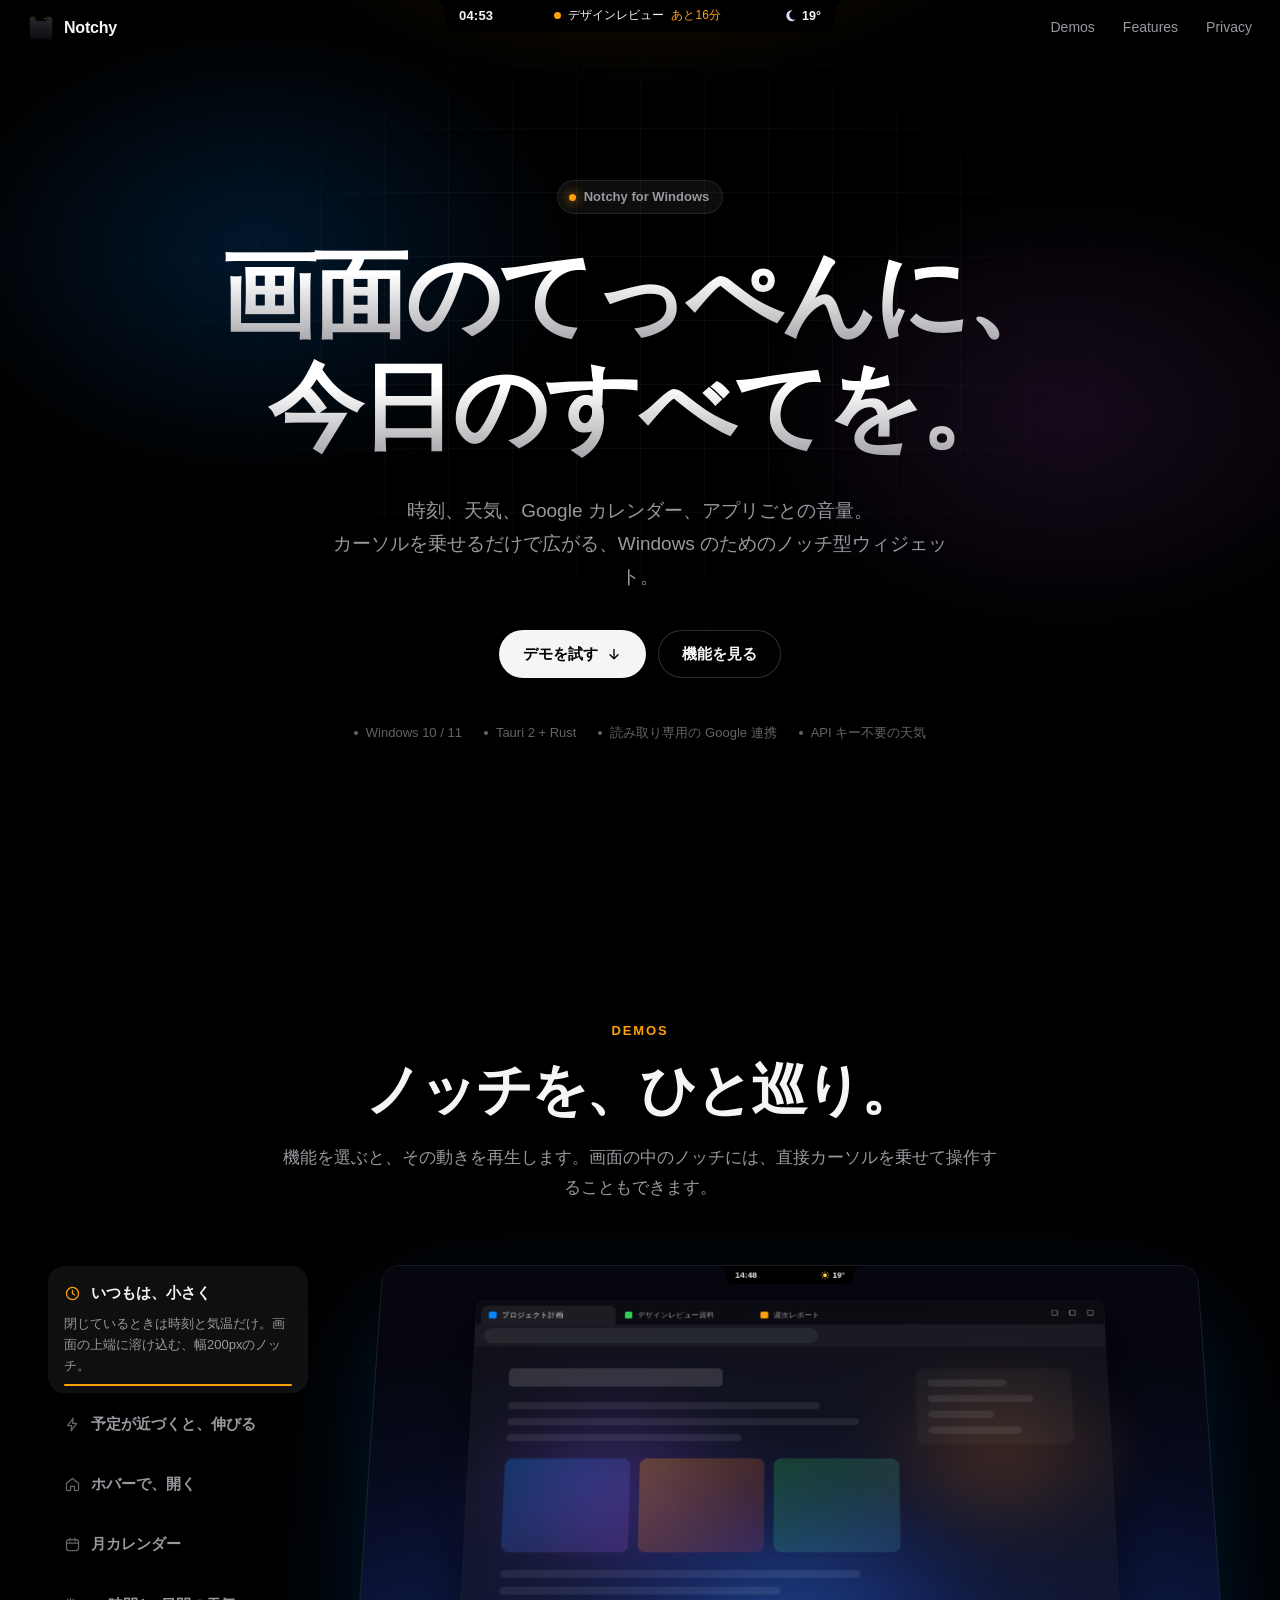
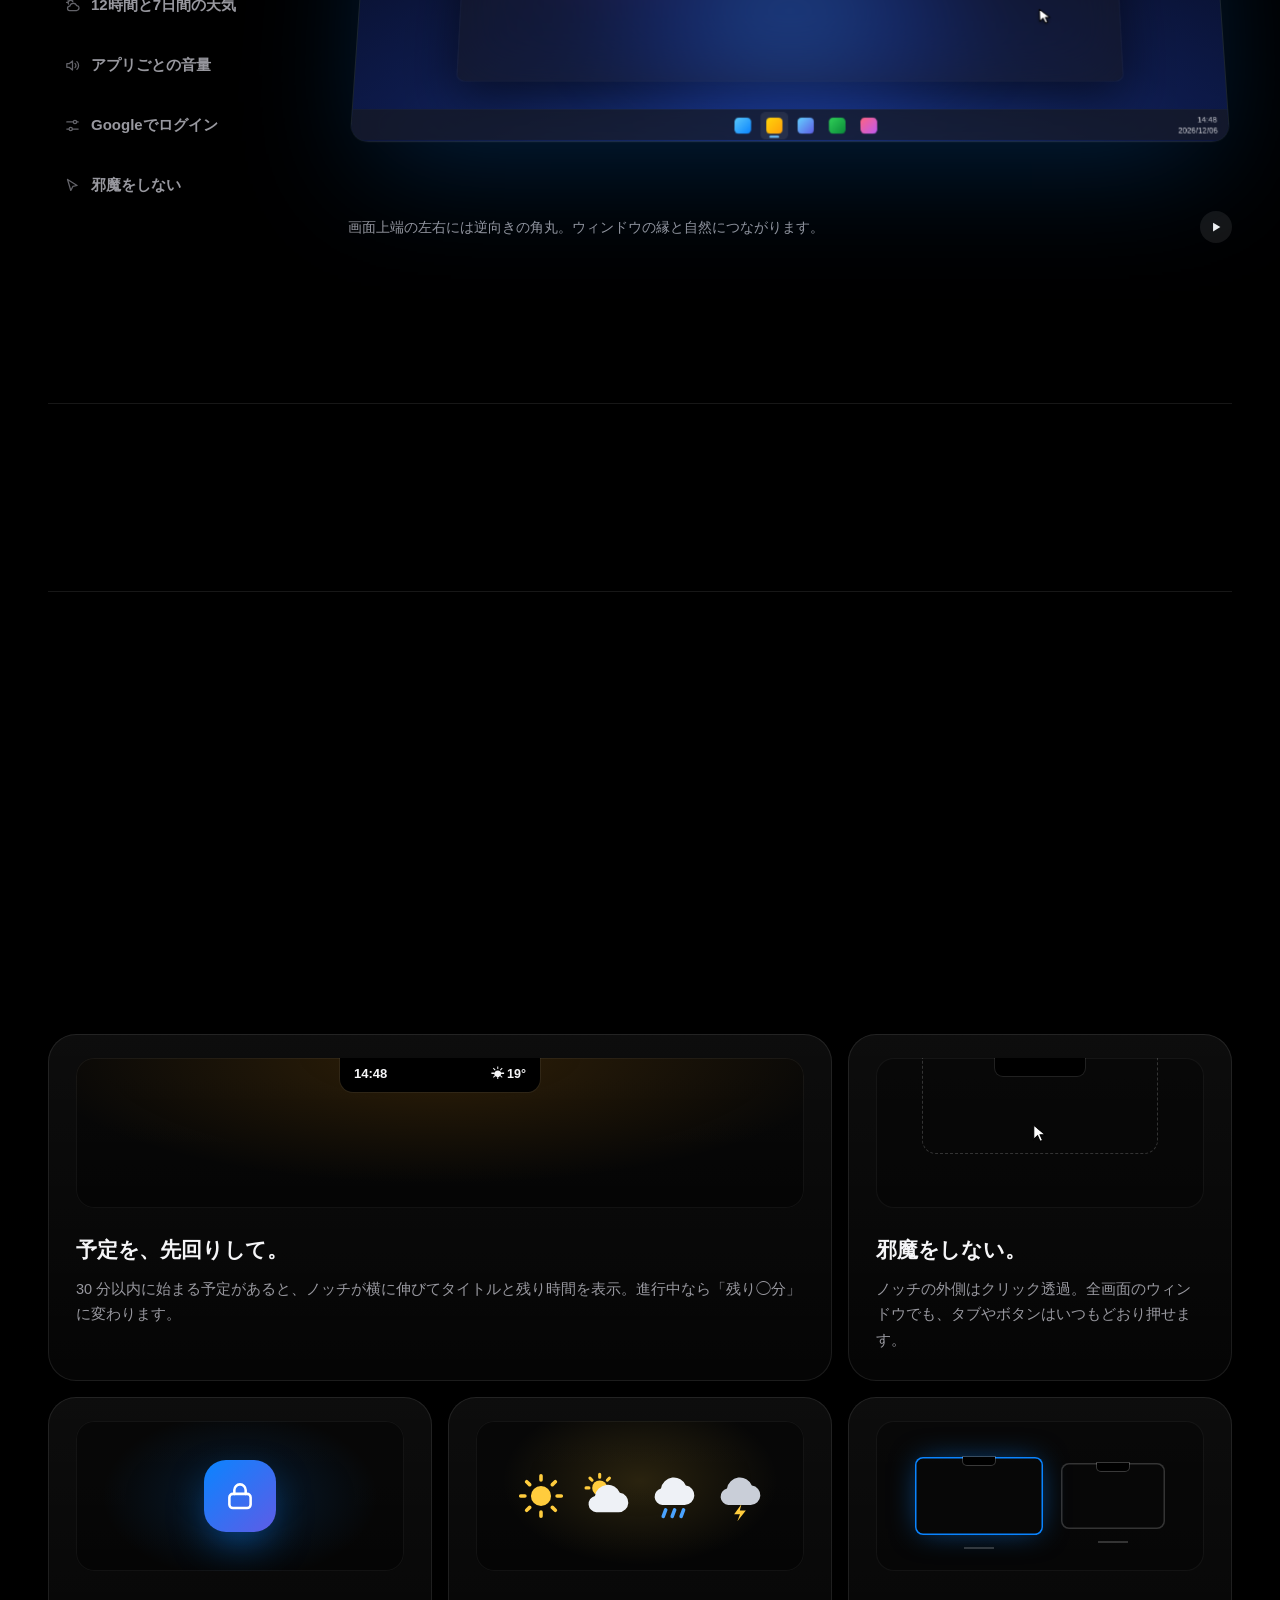
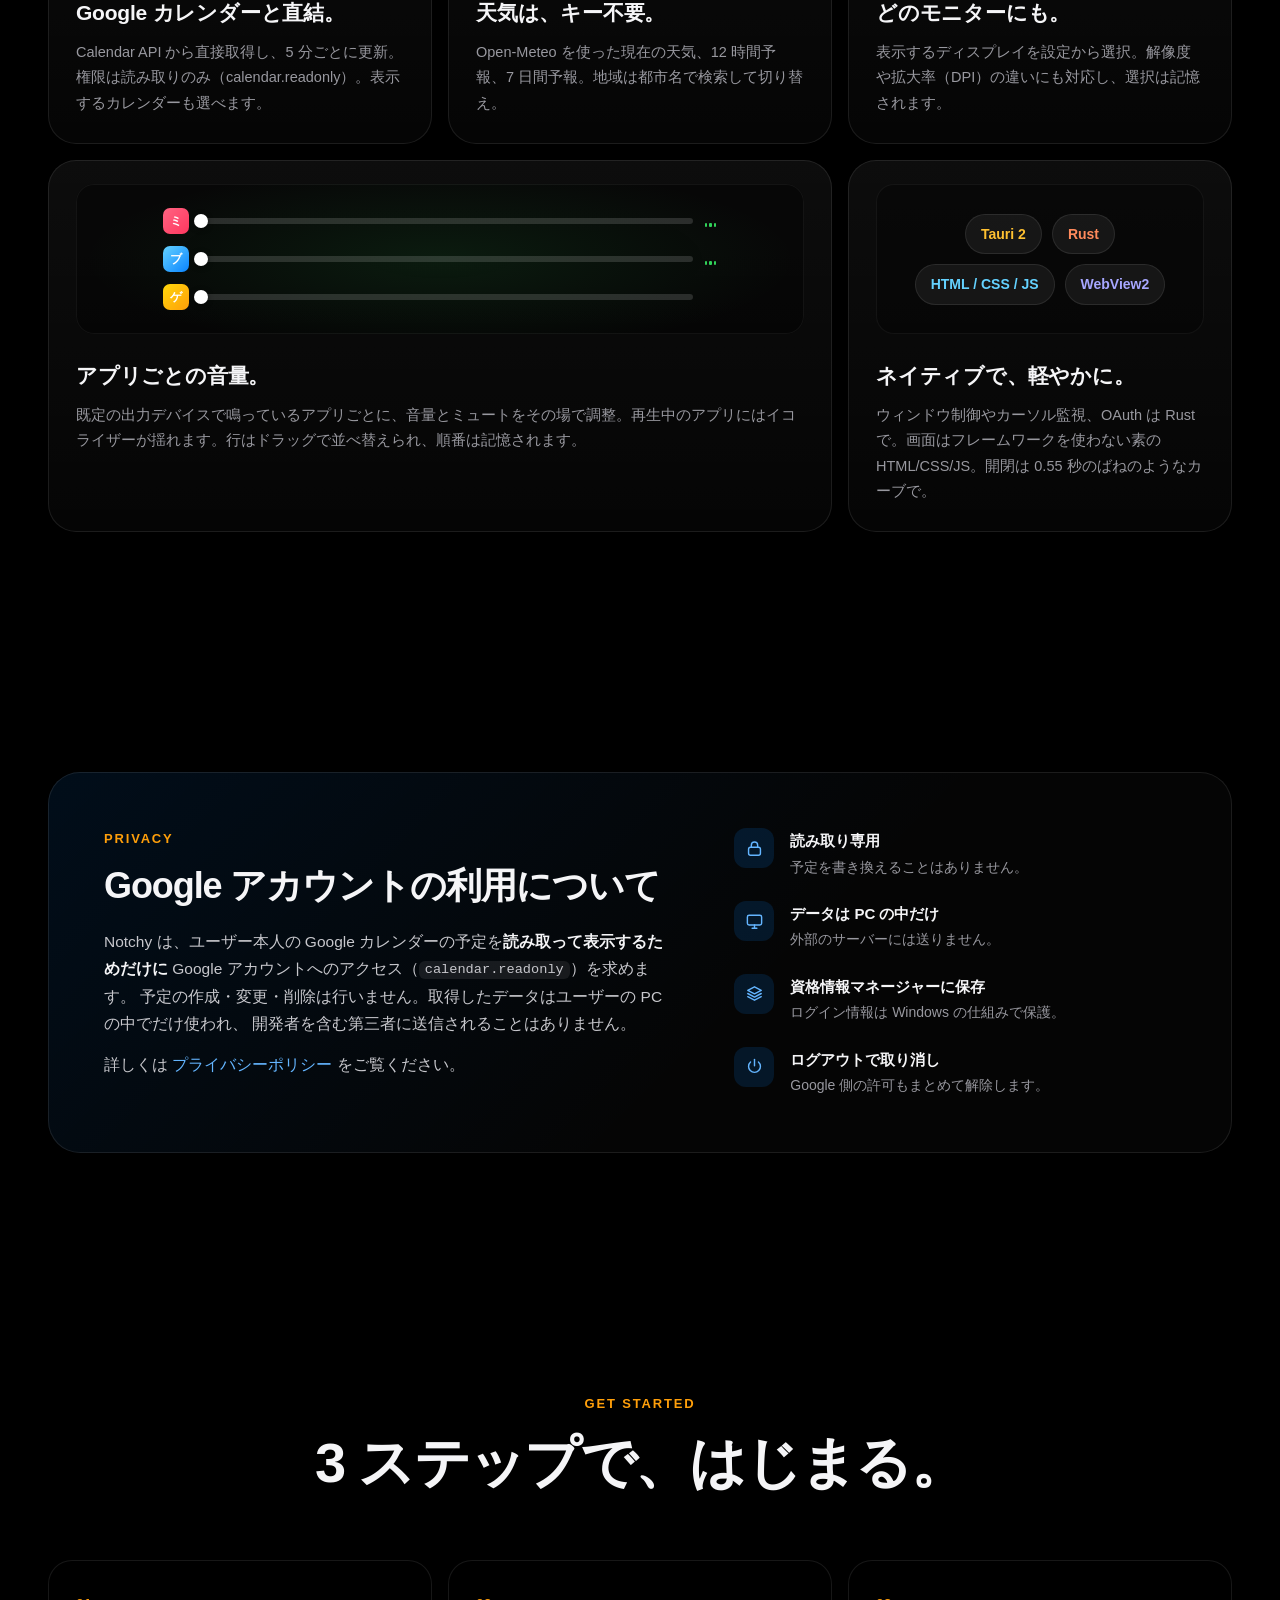
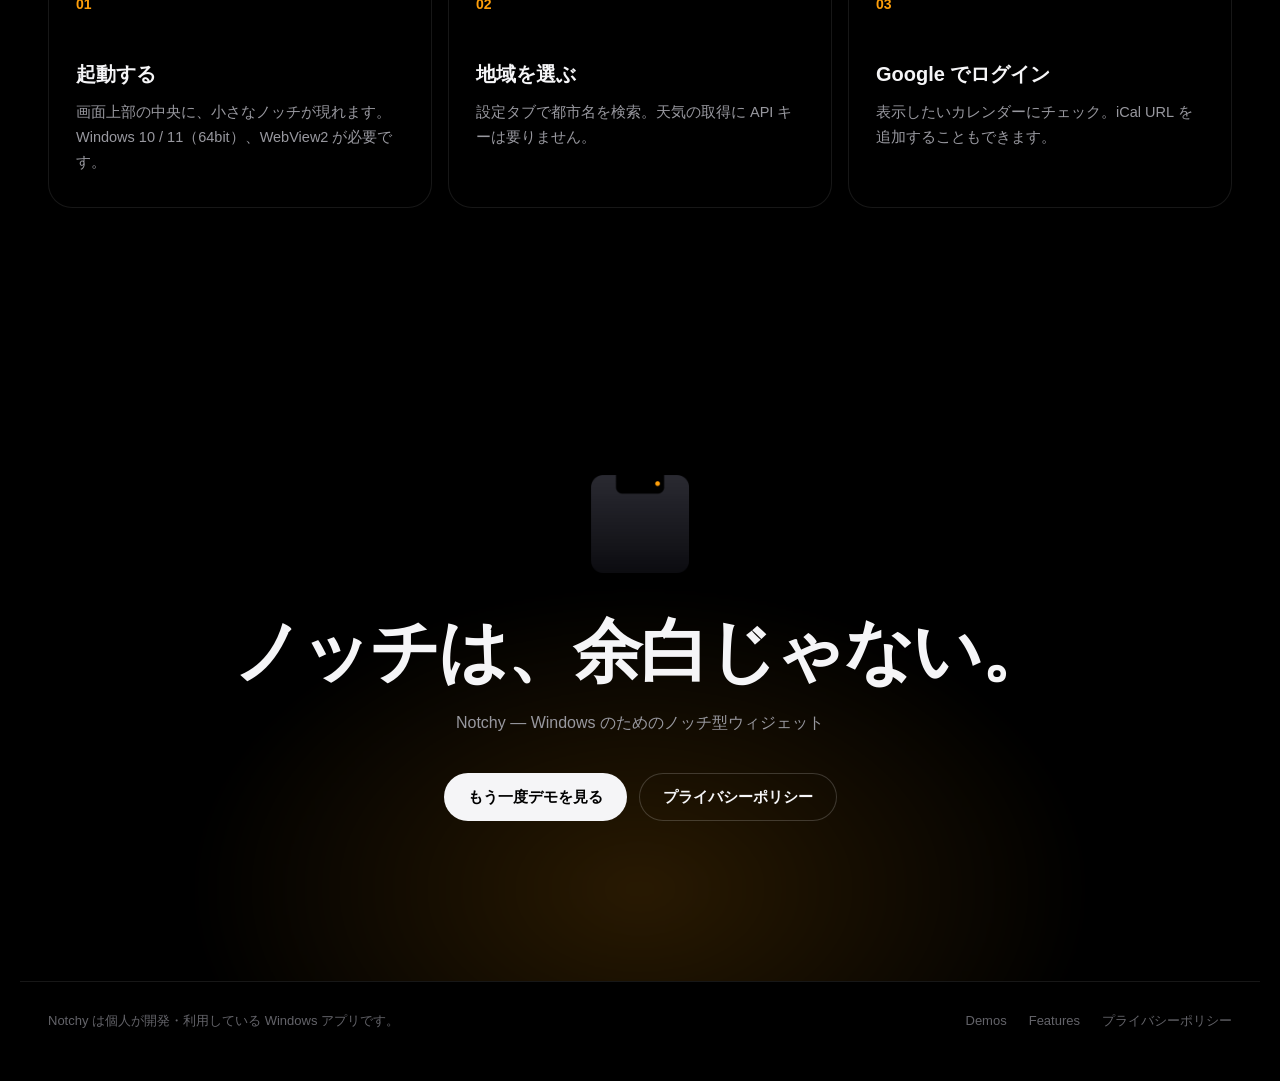
==== commit 7792aea0: "Add the volume mixer tab to the demo Port the app's mixer view into the notch replica (per-app slide" ====
--- a/index.html
+++ b/index.html
@@ -4,7 +4,7 @@
   <meta charset="utf-8" />
   <meta name="viewport" content="width=device-width, initial-scale=1" />
   <title>Notchy — Windows のためのノッチ型ウィジェット</title>
-  <meta name="description" content="Windows の画面上部に常駐する、時計・天気・Google カレンダーのノッチ型ウィジェット。カーソルを乗せるだけで、今日のすべてが広がります。" />
+  <meta name="description" content="Windows の画面上部に常駐する、時計・天気・Google カレンダー・音量ミキサーのノッチ型ウィジェット。カーソルを乗せるだけで、今日のすべてが広がります。" />
   <meta name="theme-color" content="#000000" />
   <meta property="og:title" content="Notchy — Windows のためのノッチ型ウィジェット" />
   <meta property="og:description" content="時計・天気・Google カレンダー。カーソルを乗せるだけで広がる、画面のてっぺんの小さな相棒。" />
@@ -42,7 +42,7 @@
           <span class="line"><span>今日のすべてを。</span></span>
         </h1>
         <p class="hero-lead reveal" style="--d: .35s">
-          時刻、天気、Google カレンダー。<br class="sp-hide" />
+          時刻、天気、Google カレンダー、アプリごとの音量。<br class="sp-hide" />
           カーソルを乗せるだけで広がる、Windows のためのノッチ型ウィジェット。
         </p>
         <div class="hero-cta reveal" style="--d: .5s">
@@ -193,12 +193,22 @@
           <p>表示するディスプレイを設定から選択。解像度や拡大率（DPI）の違いにも対応し、選択は記憶されます。</p>
         </article>
 
-        <article class="f-card span-3 reveal">
+        <article class="f-card span-2 reveal">
+          <div class="f-visual v-mix">
+            <div class="mix-row"><span class="mix-ico" style="background:linear-gradient(135deg,#ff6482,#ff375f)">ミ</span><span class="mix-track"><i style="--a:64%;--b:30%"></i></span><span class="mix-eq"><i></i><i></i><i></i></span></div>
+            <div class="mix-row"><span class="mix-ico" style="background:linear-gradient(135deg,#64d2ff,#0a84ff)">ブ</span><span class="mix-track"><i style="--a:80%;--b:55%"></i></span><span class="mix-eq"><i></i><i></i><i></i></span></div>
+            <div class="mix-row"><span class="mix-ico" style="background:linear-gradient(135deg,#ffd60a,#ff9f0a)">ゲ</span><span class="mix-track"><i style="--a:46%;--b:72%"></i></span></div>
+          </div>
+          <h3>アプリごとの音量。</h3>
+          <p>既定の出力デバイスで鳴っているアプリごとに、音量とミュートをその場で調整。再生中のアプリにはイコライザーが揺れます。行はドラッグで並べ替えられ、順番は記憶されます。</p>
+        </article>
+
+        <article class="f-card reveal" style="--d:.08s">
           <div class="f-visual v-stack">
             <span>Tauri 2</span><span>Rust</span><span>HTML / CSS / JS</span><span>WebView2</span>
           </div>
           <h3>ネイティブで、軽やかに。</h3>
-          <p>ウィンドウ制御やカーソル監視、OAuth は Rust で。画面はフレームワークを使わない素の HTML/CSS/JS で描いています。開閉は Apple 風のばねのようなカーブで 0.55 秒。</p>
+          <p>ウィンドウ制御やカーソル監視、OAuth は Rust で。画面はフレームワークを使わない素の HTML/CSS/JS。開閉は 0.55 秒のばねのようなカーブで。</p>
         </article>
       </div>
     </section>
--- a/assets/notch.css
+++ b/assets/notch.css
@@ -246,6 +246,49 @@
 .nz .range { height: 4px; border-radius: 2px; background: rgba(255, 255, 255, 0.1); position: relative; }
 .nz .range i { position: absolute; top: 0; bottom: 0; border-radius: 2px; background: linear-gradient(90deg, #5ac8fa, #ffcc3d, #ff9f0a); }
 
+/* Volume mixer */
+.nz .audio { grid-template-rows: auto 1fr; gap: 10px; }
+.nz .audio .master { flex-direction: row; align-items: center; gap: 12px; padding: 10px 12px 10px 16px; }
+.nz .master-label { display: flex; align-items: center; gap: 6px; font-weight: 700; font-size: 12.5px; flex: none; width: 92px; }
+.nz .apps { display: flex; flex-direction: column; }
+.nz .app-row { display: flex; align-items: center; gap: 10px; padding: 5px 4px; border-radius: 12px; cursor: grab; transition: background 0.2s, box-shadow 0.2s, scale 0.2s var(--ease); }
+.nz .app-row:hover { background: rgba(255, 255, 255, 0.04); }
+.nz .app-row .slider, .nz .app-row .mute { cursor: pointer; }
+.nz .app-row.lifted { position: relative; z-index: 2; scale: 1.04; background: #2c2c2e; box-shadow: 0 10px 28px rgba(0, 0, 0, 0.6), 0 0 0 1px rgba(255, 255, 255, 0.08); pointer-events: none; }
+.nz.reordering, .nz.reordering * { cursor: grabbing !important; }
+.nz .app-icon { width: 30px; height: 30px; border-radius: 8px; flex: none; display: grid; place-items: center; overflow: hidden; background: rgba(255, 255, 255, 0.1); font-weight: 700; font-size: 13px; color: var(--muted); }
+.nz .app-main { flex: 1; min-width: 0; display: flex; flex-direction: column; gap: 4px; }
+.nz .app-name { display: flex; align-items: center; gap: 6px; font-size: 12px; font-weight: 600; min-width: 0; }
+.nz .app-name > span:first-child { overflow: hidden; text-overflow: ellipsis; white-space: nowrap; }
+.nz .app-ctl { display: flex; align-items: center; gap: 8px; }
+.nz .pct { width: 26px; flex: none; text-align: right; color: var(--muted); font-size: 11.5px; }
+.nz .mute { flex: none; }
+.nz .mute.on { color: var(--red); }
+.nz .slider {
+  -webkit-appearance: none;
+  appearance: none;
+  flex: 1;
+  min-width: 0;
+  height: 6px;
+  margin: 0;
+  border-radius: 3px;
+  outline: none;
+  cursor: pointer;
+  background: linear-gradient(90deg, var(--fg) var(--v), rgba(255, 255, 255, 0.14) var(--v));
+}
+.nz .master .slider { height: 8px; border-radius: 4px; background: linear-gradient(90deg, #0a84ff, #5ac8fa var(--v), rgba(255, 255, 255, 0.14) var(--v)); }
+.nz .slider::-webkit-slider-thumb { -webkit-appearance: none; width: 15px; height: 15px; border-radius: 50%; background: #fff; box-shadow: 0 1px 5px rgba(0, 0, 0, 0.55); transition: transform 0.15s var(--ease); }
+.nz .slider::-moz-range-thumb { width: 15px; height: 15px; border: 0; border-radius: 50%; background: #fff; box-shadow: 0 1px 5px rgba(0, 0, 0, 0.55); }
+.nz .slider:hover::-webkit-slider-thumb { transform: scale(1.12); }
+.nz .slider:active::-webkit-slider-thumb, .nz .slider.pressed::-webkit-slider-thumb { transform: scale(1.25); }
+.nz .is-muted .slider { opacity: 0.35; }
+.nz .is-muted .pct { text-decoration: line-through; }
+.nz .eq { display: inline-flex; align-items: flex-end; gap: 1.5px; height: 9px; flex: none; }
+.nz .eq i { width: 2px; height: 3px; border-radius: 1px; background: #30d158; animation: nzEq 0.9s ease-in-out infinite; }
+.nz .eq i:nth-child(2) { animation-delay: 0.3s; }
+.nz .eq i:nth-child(3) { animation-delay: 0.6s; }
+@keyframes nzEq { 0%, 100% { height: 3px; } 50% { height: 9px; } }
+
 /* Settings */
 .nz .settings { grid-template-columns: 1fr 1.35fr; gap: 10px; }
 .nz .field { display: flex; gap: 6px; }
--- a/assets/site.css
+++ b/assets/site.css
@@ -531,6 +531,21 @@
 @keyframes monSwap { 0%, 45% { opacity: 1; } 50%, 95% { opacity: 0; } 100% { opacity: 1; } }
 .mon.on { box-shadow: inset 0 0 0 1.5px var(--blue), 0 0 30px -6px rgba(10, 132, 255, 0.6); }
 
+.v-mix { flex-direction: column; gap: 12px; display: flex; justify-content: center; align-items: stretch; padding: 0 12%; background: radial-gradient(70% 90% at 50% 50%, rgba(48, 209, 88, 0.1), transparent 70%), rgba(0, 0, 0, 0.35); }
+.mix-row { display: flex; align-items: center; gap: 12px; }
+.mix-ico { width: 26px; height: 26px; border-radius: 7px; flex: none; display: grid; place-items: center; font-size: 12px; font-weight: 700; color: #fff; }
+.mix-track { position: relative; flex: 1; height: 6px; border-radius: 3px; background: rgba(255, 255, 255, 0.14); }
+.mix-track i { position: absolute; inset: 0 auto 0 0; border-radius: 3px; background: var(--fg); animation: mixSlide 5s var(--ease) infinite alternate; }
+.mix-track i::after { content: ""; position: absolute; right: -7px; top: 50%; width: 14px; height: 14px; margin-top: -7px; border-radius: 50%; background: #fff; box-shadow: 0 1px 5px rgba(0, 0, 0, 0.55); }
+.mix-row:nth-child(2) .mix-track i { animation-delay: -1.6s; }
+.mix-row:nth-child(3) .mix-track i { animation-delay: -3.2s; }
+@keyframes mixSlide { 0%, 20% { width: var(--a); } 80%, 100% { width: var(--b); } }
+.mix-eq { display: inline-flex; align-items: flex-end; gap: 2px; height: 12px; width: 12px; flex: none; }
+.mix-eq i { width: 2.5px; height: 4px; border-radius: 1px; background: #30d158; animation: mixEq 0.9s ease-in-out infinite; }
+.mix-eq i:nth-child(2) { animation-delay: 0.3s; }
+.mix-eq i:nth-child(3) { animation-delay: 0.6s; }
+@keyframes mixEq { 50% { height: 12px; } }
+.mix-row:not(:has(.mix-eq))::after { content: ""; width: 12px; flex: none; }
 .v-stack { display: flex; flex-wrap: wrap; gap: 10px; justify-content: center; align-content: center; padding: 0 24px; }
 .v-stack span { padding: 8px 16px; border-radius: 999px; font-size: 14px; font-weight: 600; background: rgba(255, 255, 255, 0.06); box-shadow: inset 0 0 0 1px var(--line); }
 .v-stack span:nth-child(1) { color: #ffc131; }
